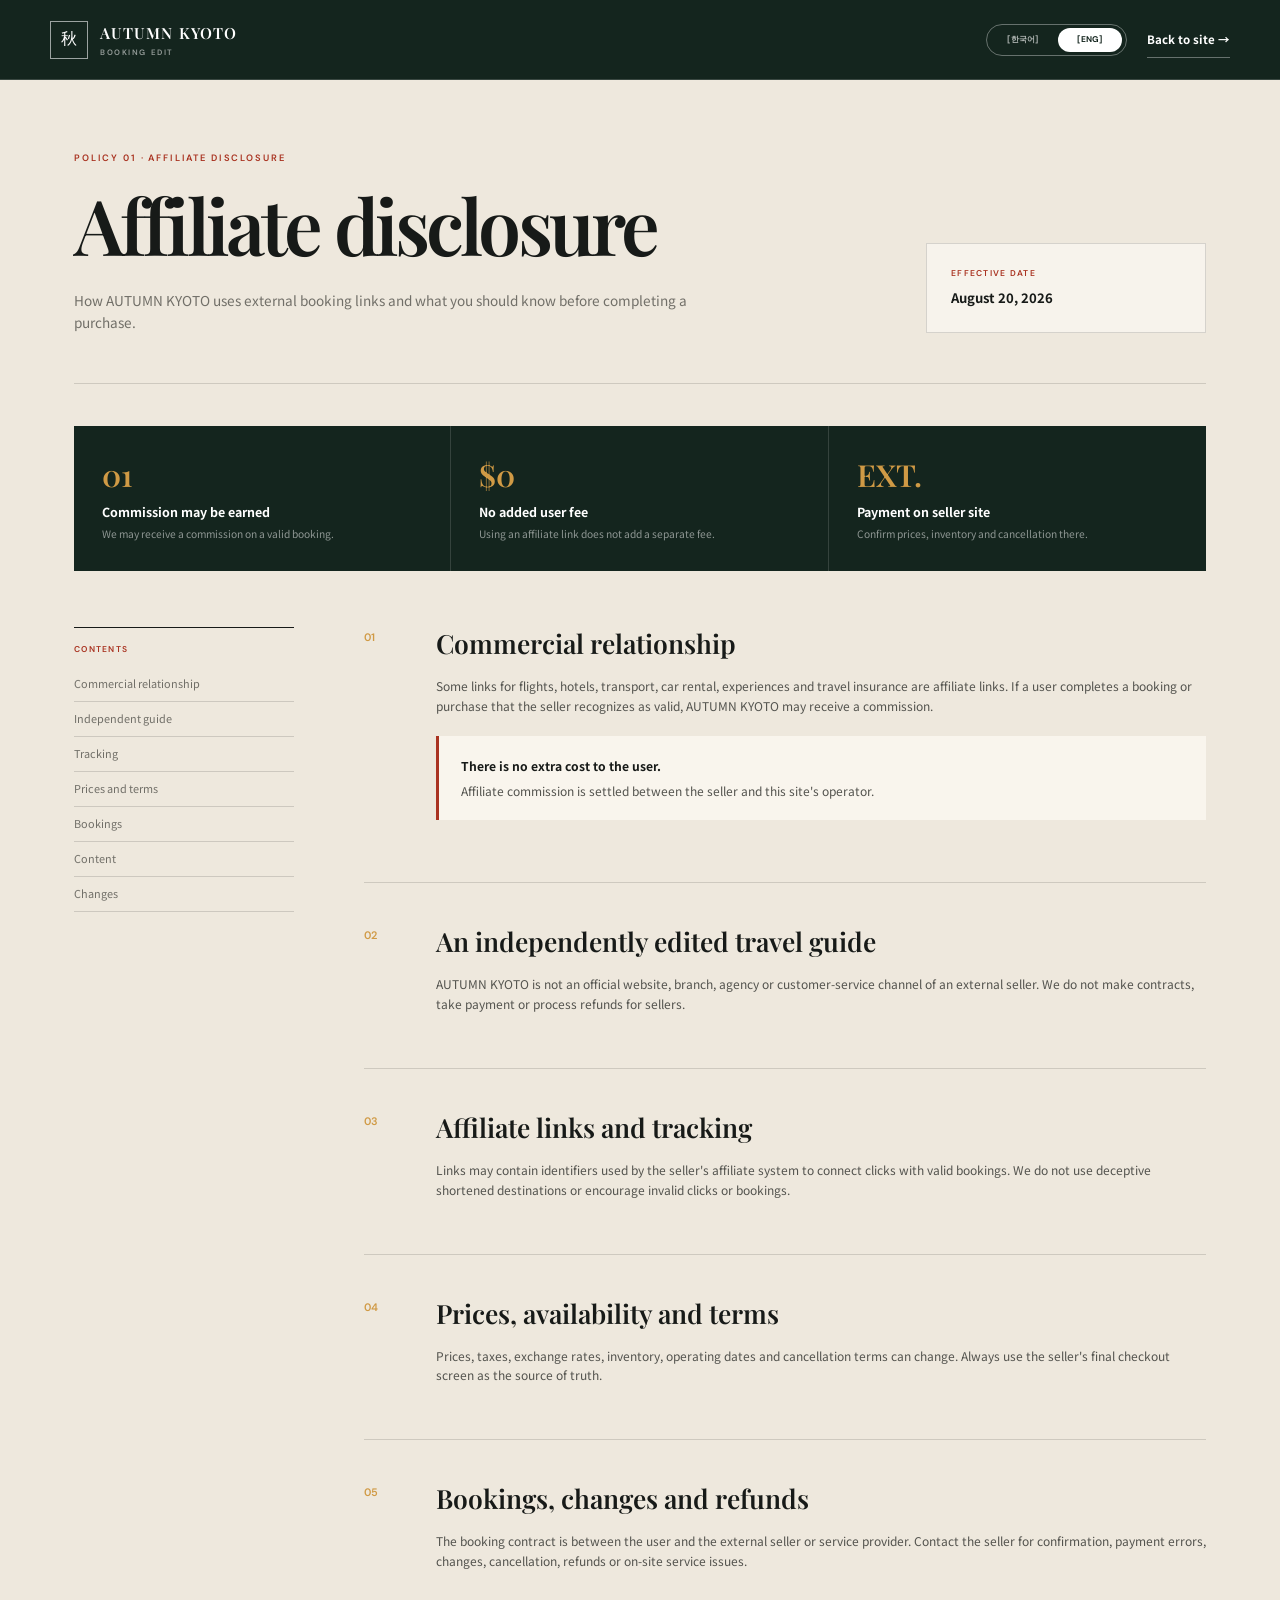
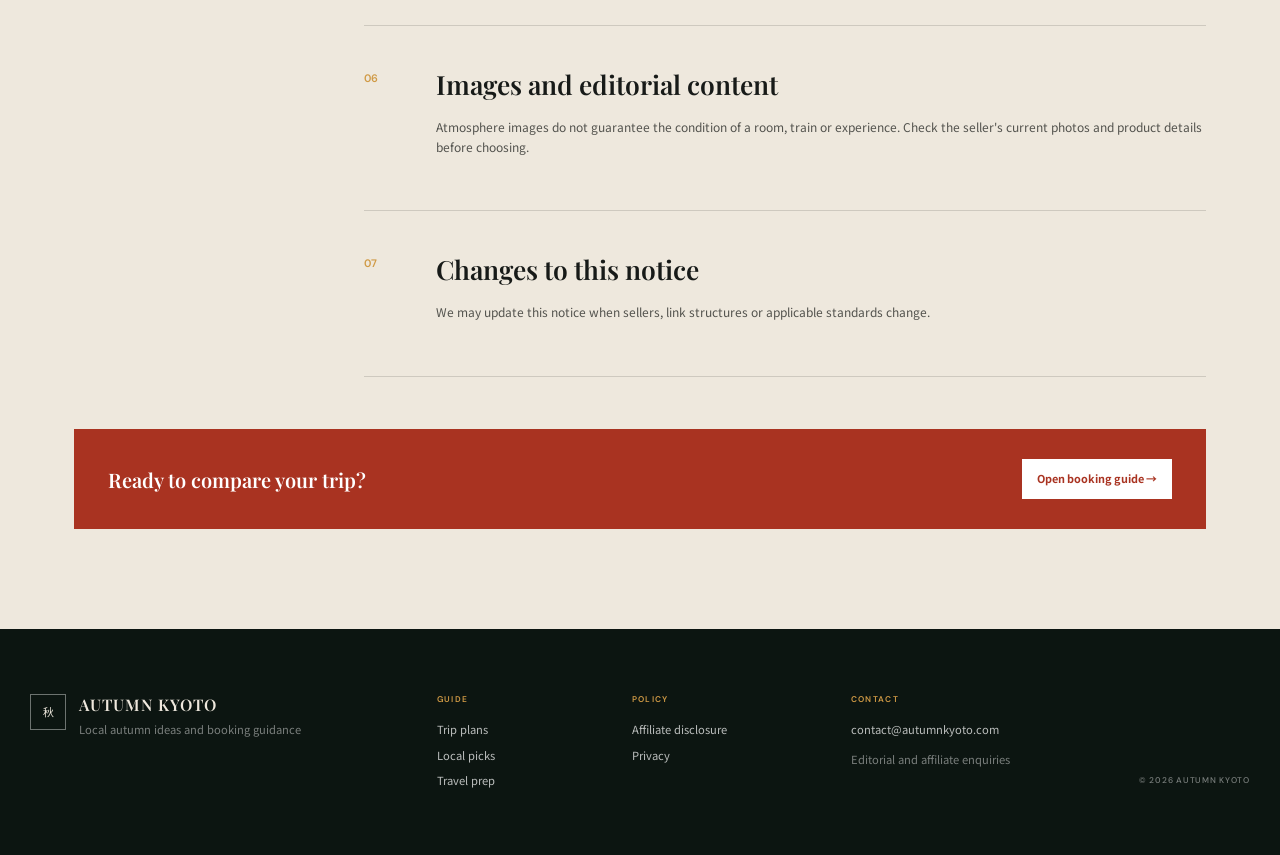
==== affiliate-disclosure-en.html @ ae33652c "언어 전환 버튼을 한국어 ENG로 간결화" ====
<!doctype html><html lang="en"><head><meta charset="UTF-8" /><meta name="viewport" content="width=device-width, initial-scale=1" /><meta name="description" content="AUTUMN KYOTO affiliate disclosure." /><meta name="robots" content="noindex,follow" /><meta name="theme-color" content="#14251e" /><link rel="canonical" href="https://autumnkyoto.com/affiliate-disclosure-en.html" /><link rel="alternate" hreflang="ko" href="https://autumnkyoto.com/affiliate-disclosure.html" /><link rel="alternate" hreflang="en" href="https://autumnkyoto.com/affiliate-disclosure-en.html" /><title>Affiliate Disclosure | AUTUMN KYOTO</title><link rel="preconnect" href="https://fonts.googleapis.com" /><link rel="preconnect" href="https://fonts.gstatic.com" crossorigin /><link href="https://fonts.googleapis.com/css2?family=DM+Sans:wght@400;500;600;700&amp;family=Noto+Sans+KR:wght@400;500;600;700&amp;family=Playfair+Display:wght@500;600;700&amp;display=swap" rel="stylesheet" /><link rel="stylesheet" href="styles.css" /></head>
<body class="policy-page"><header class="policy-header"><a class="brand" href="index-en.html" aria-label="AUTUMN KYOTO home"><span class="brand-mark">秋</span><span><strong>AUTUMN KYOTO</strong><small>BOOKING EDIT</small></span></a><div class="policy-header-actions"><span class="language-switch"><a href="affiliate-disclosure.html" lang="ko">[한국어]</a><a class="active" href="affiliate-disclosure-en.html" lang="en" aria-current="page">[ENG]</a></span><a class="policy-home" href="index-en.html">Back to site →</a></div></header><main class="policy-main"><section class="policy-hero"><div><p class="policy-kicker">POLICY 01 · AFFILIATE DISCLOSURE</p><h1>Affiliate disclosure</h1><p>How AUTUMN KYOTO uses external booking links and what you should know before completing a purchase.</p></div><div class="policy-meta"><span>EFFECTIVE DATE</span><strong>August 20, 2026</strong></div></section><section class="policy-summary" aria-label="Affiliate summary"><div><span>01</span><strong>Commission may be earned</strong><p>We may receive a commission on a valid booking.</p></div><div><span>$0</span><strong>No added user fee</strong><p>Using an affiliate link does not add a separate fee.</p></div><div><span>EXT.</span><strong>Payment on seller site</strong><p>Confirm prices, inventory and cancellation there.</p></div></section><div class="policy-layout"><aside class="policy-toc"><strong>CONTENTS</strong><a href="#relationship">Commercial relationship</a><a href="#independence">Independent guide</a><a href="#links">Tracking</a><a href="#conditions">Prices and terms</a><a href="#booking">Bookings</a><a href="#content">Content</a><a href="#changes">Changes</a></aside><article class="policy-content">
<section id="relationship"><span class="policy-number">01</span><div class="policy-copy"><h2>Commercial relationship</h2><p>Some links for flights, hotels, transport, car rental, experiences and travel insurance are affiliate links. If a user completes a booking or purchase that the seller recognizes as valid, AUTUMN KYOTO may receive a commission.</p><div class="policy-callout"><strong>There is no extra cost to the user.</strong><p>Affiliate commission is settled between the seller and this site's operator.</p></div></div></section>
<section id="independence"><span class="policy-number">02</span><div class="policy-copy"><h2>An independently edited travel guide</h2><p>AUTUMN KYOTO is not an official website, branch, agency or customer-service channel of an external seller. We do not make contracts, take payment or process refunds for sellers.</p></div></section>
<section id="links"><span class="policy-number">03</span><div class="policy-copy"><h2>Affiliate links and tracking</h2><p>Links may contain identifiers used by the seller's affiliate system to connect clicks with valid bookings. We do not use deceptive shortened destinations or encourage invalid clicks or bookings.</p></div></section>
<section id="conditions"><span class="policy-number">04</span><div class="policy-copy"><h2>Prices, availability and terms</h2><p>Prices, taxes, exchange rates, inventory, operating dates and cancellation terms can change. Always use the seller's final checkout screen as the source of truth.</p></div></section>
<section id="booking"><span class="policy-number">05</span><div class="policy-copy"><h2>Bookings, changes and refunds</h2><p>The booking contract is between the user and the external seller or service provider. Contact the seller for confirmation, payment errors, changes, cancellation, refunds or on-site service issues.</p></div></section>
<section id="content"><span class="policy-number">06</span><div class="policy-copy"><h2>Images and editorial content</h2><p>Atmosphere images do not guarantee the condition of a room, train or experience. Check the seller's current photos and product details before choosing.</p></div></section>
<section id="changes"><span class="policy-number">07</span><div class="policy-copy"><h2>Changes to this notice</h2><p>We may update this notice when sellers, link structures or applicable standards change.</p></div></section></article></div><div class="policy-bottom"><strong>Ready to compare your trip?</strong><a href="index-en.html#book">Open booking guide →</a></div></main><footer><div class="footer-brand"><span>秋</span><div><strong>AUTUMN KYOTO</strong><p>Local autumn ideas and booking guidance</p></div></div><div class="footer-links"><strong>GUIDE</strong><a href="index-en.html#book">Trip plans</a><a href="index-en.html#local">Local picks</a><a href="kyoto-autumn-guide-en.html">Travel prep</a></div><div class="footer-links"><strong>POLICY</strong><a href="affiliate-disclosure-en.html" aria-current="page">Affiliate disclosure</a><a href="privacy-en.html">Privacy</a></div><div class="footer-links footer-contact"><strong>CONTACT</strong><a href="mailto:contact@autumnkyoto.com">contact@autumnkyoto.com</a><p>Editorial and affiliate enquiries</p></div><p class="copyright">© 2026 AUTUMN KYOTO</p></footer></body></html>
---- styles.css ----
:root{--ink:#171a18;--paper:#f2eee5;--paper2:#e6dfd1;--white:#fffdf9;--forest:#14251e;--forest2:#1d3329;--red:#a93321;--red2:#812416;--gold:#d09a45;--muted:#716f68;--line:rgba(23,26,24,.15);--serif:"Playfair Display","Noto Sans KR",serif;--sans:"Noto Sans KR",sans-serif;--latin:"DM Sans",sans-serif}
*{box-sizing:border-box}html{scroll-behavior:smooth}body{margin:0;background:var(--paper);color:var(--ink);font-family:var(--sans);line-height:1.65;overflow-x:hidden}a{color:inherit;text-decoration:none}button{font:inherit;color:inherit}.sr-only{position:absolute;width:1px;height:1px;padding:0;margin:-1px;overflow:hidden;clip:rect(0,0,0,0);white-space:nowrap;border:0}.site-header{height:80px;padding:0 clamp(24px,4.3vw,82px);position:absolute;z-index:30;top:0;left:0;right:0;display:flex;align-items:center;justify-content:space-between;color:#fff;border-bottom:1px solid rgba(255,255,255,.22)}.brand{display:flex;align-items:center;gap:12px}.brand-mark{display:grid;place-items:center;width:38px;height:38px;border:1px solid rgba(255,255,255,.58);font-family:serif}.brand>span:last-child{display:flex;flex-direction:column;line-height:1.15}.brand strong{font:600 .96rem var(--serif);letter-spacing:.07em}.brand small{font:600 .49rem var(--latin);letter-spacing:.2em;color:rgba(255,255,255,.55);margin-top:4px}.site-header nav{display:flex;align-items:center;gap:clamp(18px,2.2vw,38px);font-size:.74rem;font-weight:600}.site-header nav>a:not(.nav-cta){position:relative}.site-header nav>a:not(.nav-cta):after{content:"";position:absolute;left:0;right:100%;bottom:-8px;height:1px;background:#fff;transition:.25s}.site-header nav>a:hover:after{right:0}.nav-cta{border:1px solid rgba(255,255,255,.62);padding:10px 14px;display:flex;align-items:center;gap:24px}.menu-toggle{display:none;background:none;border:0;width:38px}.menu-toggle i{display:block;width:23px;height:1px;background:#fff;margin:6px auto}
.hero{height:min(860px,94svh);min-height:650px;position:relative;color:#fff;display:flex;align-items:center;overflow:hidden}.hero-photo,.hero-shade,.hero-lines{position:absolute;inset:0}.hero-photo{background:#34211c url("kyoto-autumn-hero.png") center/cover no-repeat}.hero-shade{background:linear-gradient(90deg,rgba(9,18,14,.88) 0%,rgba(9,18,14,.58) 43%,rgba(9,18,14,.13) 78%),linear-gradient(0deg,rgba(8,15,12,.65),transparent 52%)}.hero-lines{left:4.3vw;right:4.3vw;border-left:1px solid rgba(255,255,255,.11);border-right:1px solid rgba(255,255,255,.11);background:linear-gradient(90deg,transparent 33.33%,rgba(255,255,255,.1) 33.33%,rgba(255,255,255,.1) calc(33.33% + 1px),transparent calc(33.33% + 1px),transparent 66.66%,rgba(255,255,255,.1) 66.66%,rgba(255,255,255,.1) calc(66.66% + 1px),transparent calc(66.66% + 1px))}.hero-content{position:relative;z-index:2;margin-left:clamp(30px,8.4vw,160px);width:min(900px,82vw);padding-top:50px}.eyebrow,.section-no{font:600 .62rem/1.4 var(--latin);letter-spacing:.2em}.eyebrow{display:flex;align-items:center;gap:11px;color:rgba(255,255,255,.7)}.eyebrow span{width:28px;height:1px;background:var(--gold)}.hero h1,.booking-top h2,.order-title h2,.decision-content h2,.faq h2,.closing h2{font:600 clamp(2.9rem,5.2vw,5.8rem)/1.1 var(--serif);letter-spacing:-.045em;margin:22px 0}.hero h1 em,.booking-top h2 em,.order-title h2 em,.closing h2 em{font-style:italic;color:#ebb564}.hero-content>p:not(.eyebrow){max-width:650px;color:rgba(255,255,255,.78);font-size:.98rem;line-height:1.85}.hero-actions{display:flex;align-items:center;gap:28px;margin-top:34px}.button{display:inline-flex;justify-content:space-between;align-items:center;gap:42px;padding:16px 19px;min-width:220px;font-size:.78rem;font-weight:700}.hero-button{background:var(--red)}.hero-button:hover{background:var(--red2)}.plain-link{font-size:.76rem;font-weight:600;border-bottom:1px solid rgba(255,255,255,.35);padding:10px 0}.plain-link span{margin-left:11px}.hero-proof{position:absolute;z-index:3;left:8.4vw;bottom:0;display:grid;grid-template-columns:repeat(3,1fr);width:min(560px,65vw);background:rgba(18,37,30,.92);backdrop-filter:blur(8px)}.hero-proof>div{display:flex;align-items:center;gap:11px;padding:18px;border-right:1px solid rgba(255,255,255,.12)}.hero-proof strong{font:600 1.35rem var(--serif);color:var(--gold)}.hero-proof span{font-size:.65rem;color:rgba(255,255,255,.66)}.hero-coordinate{position:absolute;right:5vw;bottom:24px;z-index:2;text-align:right;font:500 .53rem/1.6 var(--latin);letter-spacing:.16em;color:rgba(255,255,255,.55)}
.booking-shell{padding:115px clamp(22px,4vw,76px) 125px;max-width:1800px;margin:auto}.booking-top{display:grid;grid-template-columns:1.2fr .62fr;gap:8vw;align-items:end;margin:0 clamp(0px,3.5vw,68px) 56px}.section-no{color:var(--red);margin:0 0 20px}.booking-top h2,.order-title h2,.decision-content h2,.faq h2,.closing h2{font-size:clamp(2.35rem,4.1vw,4.8rem);margin:0}.booking-top h2 em{color:var(--red)}.booking-top-copy{display:flex;gap:14px;align-items:flex-start;color:var(--muted);font-size:.84rem;padding-bottom:12px}.booking-top-copy p{margin:0}.status-dot{width:9px;height:9px;background:var(--gold);border-radius:50%;flex:0 0 auto;margin-top:7px;box-shadow:0 0 0 6px rgba(208,154,69,.14)}.duration-tabs{display:grid;grid-template-columns:repeat(4,1fr);border:1px solid var(--line);border-bottom:0}.duration-tab{min-height:112px;border:0;border-right:1px solid var(--line);background:#ebe5da;padding:18px 21px;display:grid;grid-template-columns:29px 1fr auto;gap:3px 11px;text-align:left;cursor:pointer}.duration-tab:last-child{border-right:0}.duration-tab>span{grid-row:1/3;font:600 .61rem var(--latin);color:#9b968b}.duration-tab strong{font-size:1rem}.duration-tab small{grid-column:2;font:500 .54rem var(--latin);letter-spacing:.1em;color:#8c887e}.duration-tab b{grid-column:3;grid-row:1/3;align-self:center;font-size:.62rem;color:#99938a}.duration-tab:hover,.duration-tab.active{background:var(--forest);color:#fff}.duration-tab.active>span,.duration-tab:hover>span{color:var(--gold)}.duration-tab.active small,.duration-tab:hover small,.duration-tab.active b,.duration-tab:hover b{color:rgba(255,255,255,.55)}.plan-dashboard{display:grid;grid-template-columns:minmax(270px,.78fr) minmax(500px,1.45fr) minmax(270px,.74fr);background:var(--white);box-shadow:0 26px 70px rgba(50,42,30,.12)}.plan-overview{background:#f5f0e7;padding:38px 34px;display:flex;flex-direction:column}.overview-top{display:flex;justify-content:space-between;align-items:center}.overview-top p{font:600 .57rem var(--latin);letter-spacing:.14em;color:var(--red);margin:0}.overview-top span{font:600 1.4rem var(--serif);color:#c7bfb1}.plan-overview h3{font:600 clamp(1.75rem,2.3vw,2.7rem)/1.18 var(--serif);margin:25px 0 14px}.plan-overview>p{color:var(--muted);font-size:.8rem;margin:0 0 23px}.plan-overview dl{margin:0}.plan-overview dl>div{padding:11px 0;border-top:1px solid var(--line)}.plan-overview dt{font-size:.61rem;color:#929087}.plan-overview dd{font-size:.72rem;font-weight:600;margin:3px 0 0}.overview-image{height:175px;background:url("kyoto-temple-gate.png") center 55%/cover no-repeat;margin:24px 0 12px;position:relative}.overview-image:after{content:"";position:absolute;inset:0;background:linear-gradient(0deg,rgba(9,17,14,.6),transparent 58%)}.overview-image span{position:absolute;z-index:1;left:15px;bottom:12px;color:#fff;font:600 .51rem var(--latin);letter-spacing:.12em}.save-plan{border:1px solid var(--ink);background:transparent;padding:11px;cursor:pointer;font-size:.67rem;font-weight:700}.save-plan span{margin-right:5px;color:var(--red)}.save-plan.saved{background:var(--ink);color:#fff}.booking-column{padding:34px clamp(25px,2.8vw,48px);border-left:1px solid var(--line);border-right:1px solid var(--line)}.column-heading>div:first-child{display:flex;justify-content:space-between;align-items:baseline}.column-heading span{font-size:.7rem;color:var(--muted)}.column-heading strong{font:600 .72rem var(--latin);color:var(--red)}.column-heading strong b{font-size:1.15rem}.progress-track{height:3px;background:#e5dfd4;margin:12px 0 26px}.progress-track i{display:block;width:0;height:100%;background:var(--red);transition:.3s}.product-list{display:flex;flex-direction:column;gap:12px}.product-card{display:grid;grid-template-columns:74px 1fr auto;gap:17px;align-items:center;border:1px solid var(--line);padding:15px;position:relative;transition:.2s;background:#fff}.product-card:hover{border-color:rgba(169,51,33,.45);box-shadow:0 12px 30px rgba(45,35,24,.08);transform:translateY(-1px)}.product-card.completed{border-color:#4f775f;background:#f4f8f3}.product-icon{width:74px;height:74px;background:var(--forest);color:#fff;display:grid;place-items:center;position:relative;overflow:hidden}.product-icon:before{content:"";position:absolute;inset:0;background:linear-gradient(135deg,transparent,rgba(255,255,255,.1))}.product-icon span{font-family:serif;font-size:1.8rem}.product-copy small{font:600 .49rem var(--latin);letter-spacing:.13em;color:var(--red)}.product-copy h4{font-size:.9rem;margin:3px 0}.product-copy p{font-size:.66rem;color:var(--muted);margin:0}.product-meta{display:flex;gap:6px;margin-top:7px}.product-meta span{padding:4px 6px;background:#eee8dd;font-size:.55rem;color:#69665f}.product-action{text-align:right;min-width:120px}.product-action>span{display:block;font-size:.55rem;color:#89867e;margin-bottom:6px}.booking-cta{border:0;background:var(--red);color:#fff;padding:11px 13px;font-size:.65rem;font-weight:700;cursor:pointer;width:100%}.booking-cta:hover{background:var(--red2)}.product-card.completed .booking-cta{background:#4f775f}.affiliate-note{display:grid;grid-template-columns:68px 1fr;gap:13px;padding:18px 0 0;margin-top:20px;border-top:1px solid var(--line)}.affiliate-note span{font-size:.58rem;font-weight:700;color:var(--red)}.affiliate-note p{font-size:.58rem;color:#8c887f;margin:0}.checkout-guide{background:var(--forest);color:#fff;padding:38px 31px}.guide-head{border-bottom:1px solid rgba(255,255,255,.17);padding-bottom:22px}.guide-head span{font:600 .52rem var(--latin);letter-spacing:.17em;color:var(--gold)}.guide-head strong{display:block;font:600 1.45rem/1.3 var(--serif);margin-top:11px}.checkout-guide ul{list-style:none;padding:12px 0 0;margin:0}.checkout-guide li{display:grid;grid-template-columns:27px 1fr;gap:12px;padding:15px 0;border-bottom:1px solid rgba(255,255,255,.12)}.checkout-guide li>span{font:600 .55rem var(--latin);color:var(--gold)}.checkout-guide li strong{font-size:.72rem}.checkout-guide li p{margin:2px 0 0;font-size:.6rem;color:rgba(255,255,255,.5)}.guide-alert{display:flex;gap:12px;margin-top:23px;padding:15px;background:rgba(255,255,255,.07)}.guide-alert i{display:grid;place-items:center;width:25px;height:25px;border-radius:50%;background:var(--gold);color:var(--forest);font-style:normal;font-weight:700;flex:0 0 auto}.guide-alert p{font-size:.61rem;color:rgba(255,255,255,.62);margin:0}.guide-alert strong{color:#fff}
.order-section{background:var(--forest);color:#fff;padding:125px clamp(30px,8vw,150px)}.order-title{display:grid;grid-template-columns:1.3fr .55fr;gap:8vw;align-items:end}.section-no.light{color:var(--gold)}.order-title h2{grid-column:1;grid-row:2}.order-title h2 em{color:#ebb564}.order-title>p:last-child{grid-column:2;grid-row:2;color:rgba(255,255,255,.57);font-size:.83rem}.order-steps{display:grid;grid-template-columns:repeat(3,1fr);margin-top:62px;border-top:1px solid rgba(255,255,255,.25);border-bottom:1px solid rgba(255,255,255,.25)}.order-steps article{padding:34px;border-right:1px solid rgba(255,255,255,.18);position:relative}.order-steps article:last-child{border-right:0}.order-steps article>span{font:600 2.3rem var(--serif);color:rgba(255,255,255,.18)}.order-steps small{display:block;font:600 .52rem var(--latin);letter-spacing:.15em;color:var(--gold);margin-top:25px}.order-steps h3{font:600 1.8rem var(--serif);margin:5px 0}.order-steps p{color:rgba(255,255,255,.56);font-size:.75rem;max-width:250px}.order-steps b{display:inline-block;padding:6px 8px;background:rgba(255,255,255,.09);font-size:.57rem;margin-top:18px;color:#e8dfd0}
.decision-section{display:grid;grid-template-columns:.9fr 1.1fr;min-height:720px}.decision-photo{background:url("kyoto-tea.png") center/cover no-repeat;position:relative}.decision-photo:after{content:"";position:absolute;inset:0;background:linear-gradient(0deg,rgba(10,18,15,.75),transparent 60%)}.decision-photo>div{position:absolute;z-index:1;left:42px;bottom:40px;color:#fff}.decision-photo small{font:600 .52rem var(--latin);letter-spacing:.17em;color:#e6b36d}.decision-photo strong{display:block;font:600 2rem/1.25 var(--serif);margin-top:8px}.decision-content{padding:clamp(60px,7vw,125px);background:#f7f3eb}.decision-content h2{font-size:clamp(2.2rem,3.7vw,4.1rem);margin-bottom:38px}.decision-list article{display:grid;grid-template-columns:55px 1fr;gap:18px;padding:20px 0;border-top:1px solid var(--line)}.decision-list article:last-child{border-bottom:1px solid var(--line)}.decision-list article>span{display:grid;place-items:center;width:48px;height:48px;border-radius:50%;background:var(--red);color:#fff;font-size:.69rem;font-weight:700}.decision-list strong{font-size:.84rem}.decision-list p{font-size:.7rem;color:var(--muted);margin:4px 0 0}
.faq{padding:125px clamp(30px,8vw,150px);display:grid;grid-template-columns:.7fr 1.3fr;gap:9vw}.faq h2{font-size:clamp(2.2rem,3.8vw,4.3rem)}.faq-list{border-top:1px solid var(--ink)}.faq details{border-bottom:1px solid var(--line)}.faq summary{list-style:none;cursor:pointer;padding:22px 0;display:flex;justify-content:space-between;font-size:.82rem;font-weight:700}.faq summary::-webkit-details-marker{display:none}.faq summary span{font-size:1rem;color:var(--red)}.faq details[open] summary span{transform:rotate(45deg)}.faq details p{margin:-7px 45px 22px 0;color:var(--muted);font-size:.72rem}.closing{position:relative;overflow:hidden;background:var(--red);color:#fff;padding:110px clamp(30px,9vw,170px)}.closing h2{max-width:900px}.closing>p:not(.section-no){color:rgba(255,255,255,.65);font-size:.82rem}.closing-button{position:relative;z-index:2;background:#fff;color:var(--red);margin-top:24px}.closing-mark{position:absolute;right:5vw;top:-110px;font-family:serif;font-size:min(40vw,580px);line-height:1;color:rgba(255,255,255,.08)}
.booking-toast{position:fixed;left:50%;bottom:25px;z-index:60;transform:translate(-50%,120px);background:#111c17;color:#fff;padding:13px 20px;font-size:.72rem;box-shadow:0 12px 35px rgba(0,0,0,.22);transition:.3s}.booking-toast.show{transform:translate(-50%,0)}footer{background:#0c1511;color:#eee8dd;padding:65px clamp(30px,5vw,95px);display:grid;grid-template-columns:1.7fr .7fr .8fr .65fr;gap:5vw;font-size:.7rem}.footer-brand{display:flex;gap:13px}.footer-brand>span{display:grid;place-items:center;width:36px;height:36px;border:1px solid rgba(255,255,255,.4);font-family:serif}.footer-brand strong{font:600 1rem var(--serif);letter-spacing:.06em}.footer-brand p,footer>div:nth-child(3) p,.copyright{color:rgba(255,255,255,.45);margin:4px 0}.footer-brand+div{display:flex;flex-direction:column;gap:7px}footer>div>strong{font:600 .52rem var(--latin);letter-spacing:.16em;color:var(--gold);margin-bottom:8px}.copyright{align-self:end;text-align:right;font:500 .52rem var(--latin);letter-spacing:.09em}
@media(max-width:1180px){.plan-dashboard{grid-template-columns:.7fr 1.3fr}.checkout-guide{grid-column:1/-1;display:grid;grid-template-columns:.6fr 1.4fr .7fr;gap:28px}.checkout-guide ul{display:grid;grid-template-columns:1fr 1fr;gap:0 20px}.guide-alert{align-self:start}.order-title{grid-template-columns:1fr .65fr}}
@media(max-width:860px){.site-header{height:70px;padding:0 22px}.site-header nav{display:none;position:absolute;top:70px;left:0;right:0;background:var(--forest);padding:24px;flex-direction:column;align-items:flex-start;border-top:1px solid rgba(255,255,255,.15)}.site-header nav.open{display:flex}.menu-toggle{display:block}.hero{height:100svh;min-height:680px}.hero-lines{left:22px;right:22px}.hero-content{margin:0 24px;width:auto}.hero h1{font-size:clamp(2.5rem,11vw,4.3rem)}.hero-actions{flex-direction:column;align-items:flex-start;gap:14px}.hero-proof{left:0;width:100%;grid-template-columns:repeat(3,1fr)}.hero-coordinate{display:none}.booking-shell{padding:88px 20px}.booking-top{grid-template-columns:1fr;margin:0 0 38px}.duration-tabs{grid-template-columns:1fr 1fr}.duration-tab:nth-child(2){border-right:0}.duration-tab:nth-child(-n+2){border-bottom:1px solid var(--line)}.plan-dashboard{grid-template-columns:1fr}.booking-column{border-left:0;border-right:0}.checkout-guide{grid-column:auto;display:block}.checkout-guide ul{display:block}.order-section{padding:90px 24px}.order-title{grid-template-columns:1fr}.order-title h2,.order-title>p:last-child{grid-column:auto;grid-row:auto}.order-title>p:last-child{margin-top:20px}.order-steps{grid-template-columns:1fr}.order-steps article{border-right:0;border-bottom:1px solid rgba(255,255,255,.18)}.decision-section{grid-template-columns:1fr}.decision-photo{min-height:480px}.decision-content{padding:75px 24px}.faq{padding:90px 24px;grid-template-columns:1fr}.closing{padding:90px 24px}footer{grid-template-columns:1fr 1fr}.copyright{text-align:left}}
@media(max-width:540px){.brand small{display:none}.hero h1{font-size:2.65rem}.hero-content>p:not(.eyebrow){font-size:.84rem}.button{width:100%}.hero-proof>div{padding:13px 8px;display:block;text-align:center}.hero-proof strong{display:block}.duration-tab{grid-template-columns:22px 1fr;padding:14px 12px}.duration-tab b{display:none}.plan-overview,.booking-column,.checkout-guide{padding:30px 20px}.product-card{grid-template-columns:58px 1fr}.product-icon{width:58px;height:67px}.product-action{grid-column:1/-1;display:flex;align-items:center;justify-content:space-between;gap:15px;text-align:left}.product-action>span{margin:0}.booking-cta{width:auto}.affiliate-note{grid-template-columns:1fr}.decision-photo{min-height:390px}.faq details p{margin-right:0}.closing h2,.faq h2,.booking-top h2,.order-title h2{font-size:2.45rem}footer{grid-template-columns:1fr}}
@media(prefers-reduced-motion:reduce){html{scroll-behavior:auto}*{transition:none!important}}
.product-thumb{width:74px;height:74px;background-color:var(--forest);background-size:cover;background-position:center;display:grid;place-items:end start;position:relative;overflow:hidden}.product-thumb:before{content:"";position:absolute;inset:0;background:linear-gradient(0deg,rgba(8,17,13,.72),transparent 62%)}.product-thumb span{position:relative;z-index:1;color:#fff;font-family:serif;font-size:.9rem;padding:7px 9px}.visual-booking{padding:115px clamp(30px,6vw,115px) 130px;max-width:1800px;margin:auto}.visual-booking-head{display:grid;grid-template-columns:1.25fr .55fr;gap:8vw;align-items:end;margin-bottom:45px}.visual-booking-head h2{font:600 clamp(2.25rem,3.8vw,4.4rem)/1.15 var(--serif);letter-spacing:-.04em;margin:0}.visual-booking-head>p{color:var(--muted);font-size:.76rem}.visual-booking-grid{display:grid;grid-template-columns:1.1fr .9fr .9fr;grid-template-rows:285px 245px;gap:12px}.booking-scene{position:relative;overflow:hidden;color:#fff;background-size:cover;background-position:center}.booking-scene:after{content:"";position:absolute;inset:0;background:linear-gradient(0deg,rgba(7,15,11,.8),transparent 64%)}.booking-scene>span{position:absolute;z-index:2;top:20px;left:22px;font:600 .51rem var(--latin);letter-spacing:.15em;color:rgba(255,255,255,.72)}.booking-scene>div{position:absolute;z-index:2;left:24px;right:24px;bottom:21px}.booking-scene small{display:block;font-size:.61rem;color:rgba(255,255,255,.66)}.booking-scene strong{display:block;font:600 1.45rem var(--serif);margin:2px 0}.booking-scene b{position:absolute;right:0;bottom:3px;font-size:.6rem}.scene-stay{grid-row:1/3;background-image:url("kyoto-booking-stay.png")}.scene-train{background-image:url("kyoto-booking-train.png")}.scene-tea{background-image:url("kyoto-tea.png")}.scene-night{grid-column:2/4;background-image:url("kyoto-booking-night.png")}
@media(max-width:860px){.visual-booking{padding:88px 20px}.visual-booking-head{grid-template-columns:1fr}.visual-booking-grid{grid-template-columns:1fr 1fr;grid-template-rows:360px 260px 300px}.scene-stay{grid-row:1}.scene-night{grid-column:1/3}.product-thumb{width:74px;height:74px}}
@media(max-width:540px){.visual-booking-head h2{font-size:2.45rem}.visual-booking-grid{grid-template-columns:1fr;grid-template-rows:repeat(4,330px)}.scene-night{grid-column:auto}.product-thumb{width:58px;height:67px}}
.hero-photo{background-image:url("pexels-kiyomizudera-hero.png");background-position:center 52%;background-size:cover;background-repeat:no-repeat}
.duration-tab{min-height:150px;padding-top:24px;padding-bottom:24px}.duration-tab strong{font-size:2rem;line-height:1.15;letter-spacing:-.035em}
@media(max-width:860px){.duration-tab{min-height:126px}.duration-tab strong{font-size:1.55rem}}
@media(max-width:540px){.duration-tab{min-height:116px}.duration-tab strong{font-size:1.4rem}}
.booking-shell{padding-top:64px;padding-bottom:72px}.booking-top{margin-bottom:32px}.visual-booking{padding-top:58px;padding-bottom:64px}.visual-booking-head{margin-bottom:32px}.order-section{padding-top:64px;padding-bottom:70px}.order-steps{margin-top:36px}.decision-section{min-height:0}.decision-photo{min-height:520px}.decision-content{padding-top:64px;padding-bottom:64px}.faq{padding-top:70px;padding-bottom:74px}.closing{padding-top:66px;padding-bottom:68px}
@media(max-width:860px){.booking-shell{padding-top:50px;padding-bottom:56px}.visual-booking{padding-top:50px;padding-bottom:54px}.order-section{padding-top:56px;padding-bottom:60px}.decision-photo{min-height:420px}.decision-content{padding-top:56px;padding-bottom:58px}.faq{padding-top:58px;padding-bottom:60px}.closing{padding-top:58px;padding-bottom:60px}}

/* Keep every section full-bleed while constraining only the inner reading width. */
html,body,main{width:100%;min-width:320px}
.hero{width:100%;height:clamp(640px,78svh,760px);margin:0}
.site-header{left:0;right:0;width:100%;transform:none}
.hero-content{margin-left:max(30px,calc((100% - 1440px)/2))}
.hero-lines{left:max(24px,calc((100% - 1510px)/2));right:max(24px,calc((100% - 1510px)/2))}
.hero-proof{left:max(30px,calc((100% - 1440px)/2))}
.hero-coordinate{right:max(30px,calc((100% - 1440px)/2))}
.booking-shell,.visual-booking,.decision-section,.faq{width:100%;max-width:none}
.booking-top,.duration-tabs,.plan-dashboard,.visual-booking-head,.visual-booking-grid{max-width:1480px;margin-left:auto;margin-right:auto}
.decision-content>*{max-width:760px}
.faq{grid-template-columns:minmax(280px,430px) minmax(520px,760px);justify-content:center;gap:clamp(50px,8vw,150px)}
.order-title,.order-steps{max-width:1320px;margin-left:auto;margin-right:auto}
.closing{padding-left:max(30px,calc((100vw - 1320px)/2));padding-right:max(30px,calc((100vw - 1320px)/2))}
footer{padding-left:max(30px,calc((100vw - 1480px)/2));padding-right:max(30px,calc((100vw - 1480px)/2))}
@media(max-width:860px){.site-header{left:0;right:0;width:auto;transform:none}.hero{width:100%;height:100svh;min-height:680px}.hero-content{margin:0 24px}.hero-lines{left:22px;right:22px}.hero-proof{left:0}.booking-shell,.visual-booking,.decision-section,.faq{max-width:none}.faq{grid-template-columns:1fr;justify-content:stretch}}

/* Policy pages */
.affiliate-note a{display:inline-block;margin-left:4px;color:var(--red);font-weight:700;border-bottom:1px solid rgba(169,51,33,.35)}
.footer-links{display:flex;flex-direction:column;align-items:flex-start;gap:7px}.footer-links a{color:rgba(255,255,255,.72);transition:color .2s}.footer-links a:hover{color:#fff}.footer-links p{color:rgba(255,255,255,.42);margin:7px 0 0;max-width:240px}
.policy-page{background:#eee8dd}.policy-header{height:80px;padding:0 max(28px,calc((100vw - 1180px)/2));background:var(--forest);color:#fff;display:flex;align-items:center;justify-content:space-between;border-bottom:1px solid rgba(255,255,255,.16)}.policy-home{font-size:.72rem;font-weight:700;border-bottom:1px solid rgba(255,255,255,.35);padding:8px 0}.policy-main{max-width:1180px;margin:0 auto;padding:72px 24px 100px}.policy-hero{display:grid;grid-template-columns:1fr 280px;gap:70px;align-items:end;padding:0 0 50px;border-bottom:1px solid var(--line)}.policy-kicker{font:600 .58rem var(--latin);letter-spacing:.2em;color:var(--red);margin:0 0 20px}.policy-hero h1{font:600 clamp(2.8rem,6vw,5.4rem)/1.05 var(--serif);letter-spacing:-.05em;margin:0}.policy-hero>div>p:last-child{max-width:670px;margin:24px 0 0;color:var(--muted);font-size:.85rem}.policy-meta{padding:24px;border:1px solid var(--line);background:rgba(255,253,249,.55)}.policy-meta span{display:block;font:600 .53rem var(--latin);letter-spacing:.15em;color:var(--red)}.policy-meta strong{display:block;font-size:.82rem;margin-top:8px}.policy-summary{display:grid;grid-template-columns:repeat(3,1fr);margin:42px 0 56px;background:var(--forest);color:#fff}.policy-summary>div{padding:28px;border-right:1px solid rgba(255,255,255,.14)}.policy-summary>div:last-child{border-right:0}.policy-summary span{display:block;font:600 1.9rem var(--serif);color:var(--gold)}.policy-summary strong{display:block;font-size:.78rem;margin:7px 0 3px}.policy-summary p{margin:0;color:rgba(255,255,255,.52);font-size:.64rem}.policy-layout{display:grid;grid-template-columns:220px 1fr;gap:70px}.policy-toc{position:sticky;top:24px;align-self:start;border-top:1px solid var(--ink)}.policy-toc strong{display:block;font:600 .53rem var(--latin);letter-spacing:.15em;color:var(--red);padding:16px 0 12px}.policy-toc a{display:block;padding:8px 0;color:var(--muted);font-size:.68rem;border-bottom:1px solid var(--line)}.policy-toc a:hover{color:var(--ink)}.policy-content>section{display:grid;grid-template-columns:54px 1fr;gap:18px;padding:0 0 42px;margin:0 0 42px;border-bottom:1px solid var(--line);scroll-margin-top:30px}.policy-number{font:600 .68rem var(--latin);color:var(--gold);padding-top:3px}.policy-copy h2{font:600 1.65rem/1.25 var(--serif);margin:0 0 16px}.policy-copy h3{font-size:.84rem;margin:24px 0 8px}.policy-copy p,.policy-copy li{font-size:.75rem;color:#53534e}.policy-copy ul{padding-left:18px;margin:12px 0}.policy-copy li+li{margin-top:7px}.policy-callout{background:#f9f5ed;border-left:3px solid var(--red);padding:20px 22px;margin:20px 0}.policy-callout strong{display:block;font-size:.76rem;margin-bottom:5px}.policy-callout p{margin:0}.policy-table-wrap{overflow-x:auto}.policy-table{width:100%;border-collapse:collapse;margin-top:18px;min-width:620px}.policy-table th,.policy-table td{padding:13px 14px;border:1px solid var(--line);text-align:left;vertical-align:top;font-size:.67rem}.policy-table th{background:#e5deD1;color:var(--ink)}.policy-table td{background:rgba(255,253,249,.55);color:#5f5d56}.policy-copy a{color:var(--red);font-weight:700;border-bottom:1px solid rgba(169,51,33,.28)}.policy-bottom{display:flex;justify-content:space-between;align-items:center;gap:25px;background:var(--red);color:#fff;padding:30px 34px;margin-top:10px}.policy-bottom strong{font:600 1.25rem var(--serif)}.policy-bottom a{background:#fff;color:var(--red);padding:11px 15px;font-size:.68rem;font-weight:700}.policy-page footer{margin-top:0}
@media(max-width:860px){.policy-header{height:70px;padding:0 22px}.policy-main{padding-top:52px}.policy-hero{grid-template-columns:1fr;gap:30px}.policy-meta{max-width:360px}.policy-summary{grid-template-columns:1fr}.policy-summary>div{border-right:0;border-bottom:1px solid rgba(255,255,255,.14)}.policy-summary>div:last-child{border-bottom:0}.policy-layout{grid-template-columns:1fr;gap:38px}.policy-toc{position:static;display:grid;grid-template-columns:1fr 1fr}.policy-toc strong{grid-column:1/-1}.policy-toc a{padding-right:12px}.policy-content>section{grid-template-columns:38px 1fr}.policy-bottom{align-items:flex-start;flex-direction:column}}
@media(max-width:540px){.policy-header .brand small{display:block}.policy-header .brand strong{font-size:.76rem}.policy-header .brand-mark{width:33px;height:33px}.policy-home{font-size:.62rem}.policy-main{padding:42px 18px 74px}.policy-hero h1{font-size:2.65rem}.policy-toc{grid-template-columns:1fr}.policy-content>section{grid-template-columns:1fr;gap:7px}.policy-copy h2{font-size:1.45rem}.policy-bottom{padding:25px 22px}}

/* Public contact channel */
footer{grid-template-columns:1.5fr .62fr .72fr .92fr .55fr;gap:3.6vw}
.footer-brand p,.footer-links p,.copyright{color:rgba(255,255,255,.45);margin:4px 0}
.footer-contact a{overflow-wrap:anywhere}
@media(max-width:1020px){footer{grid-template-columns:1.35fr .7fr .82fr 1fr;gap:34px}.copyright{grid-column:1/-1;text-align:left}}
@media(max-width:680px){footer{grid-template-columns:1fr 1fr}.footer-brand,.footer-contact,.copyright{grid-column:1/-1}}
@media(max-width:540px){footer{grid-template-columns:1fr}.footer-brand,.footer-contact,.copyright{grid-column:auto}}

/* Seven local autumn cards, Osaka fallback and destination modal */
.osaka-stay-option{display:grid;grid-template-columns:minmax(0,1fr) auto;gap:22px;align-items:center;margin-top:18px;padding:19px 20px;background:var(--forest);color:#fff}
.osaka-stay-option span{display:block;font:600 .49rem var(--latin);letter-spacing:.16em;color:var(--gold)}
.osaka-stay-option strong{display:block;margin-top:5px;font:600 1rem/1.38 var(--serif)}
.osaka-stay-option p{margin:6px 0 0;color:rgba(255,255,255,.58);font-size:.61rem;line-height:1.55}
.osaka-stay-option>a{min-width:142px;padding:12px 13px;background:var(--gold);color:var(--forest);font-size:.62rem;font-weight:800;text-align:center;transition:background .2s ease,transform .2s ease}
.osaka-stay-option>a small{display:block;margin-bottom:2px;font:800 .45rem var(--latin);letter-spacing:.12em;color:rgba(20,37,30,.66)}
.osaka-stay-option>a span{display:inline;margin-left:6px;color:inherit;font:inherit}
.osaka-stay-option>a:hover{background:#e0b46f;transform:translateY(-1px)}
.osaka-stay-option>a:focus-visible{outline:3px solid #fff;outline-offset:3px}

.local-edit{width:100%;padding:clamp(68px,6vw,104px) clamp(22px,4vw,76px) clamp(72px,6.5vw,112px);background:#eee8dd;scroll-margin-top:24px}
.local-edit-head{max-width:1480px;margin:0 auto 34px;display:grid;grid-template-columns:1.15fr .58fr;gap:clamp(34px,7vw,120px);align-items:end}
.local-edit-head .section-no{margin-bottom:14px}
.local-edit-head h2{font:600 clamp(2.35rem,4vw,4.55rem)/1.06 var(--serif);letter-spacing:-.045em;margin:0}
.local-edit-head h2 em{font-style:italic;color:var(--red)}
.local-edit-head>p{max-width:510px;margin:0 0 8px;color:var(--muted);font-size:.76rem;line-height:1.75}
.local-card-track{max-width:1480px;margin:0 auto;display:grid;grid-template-columns:repeat(12,minmax(0,1fr));grid-template-rows:220px 220px 240px;gap:12px}
.local-card{appearance:none;position:relative;isolation:isolate;width:100%;height:100%;min-width:0;margin:0;padding:0;border:0;overflow:hidden;color:#fff;text-align:left;cursor:pointer;font:inherit;background-color:var(--forest);background-position:center;background-size:cover;background-repeat:no-repeat;transition:transform .35s ease,box-shadow .35s ease;box-shadow:0 15px 38px rgba(30,25,18,.12)}
.local-card:before{content:"";position:absolute;z-index:-1;inset:0;background:linear-gradient(180deg,rgba(8,16,13,.34) 0%,rgba(8,16,13,.04) 38%,rgba(8,16,13,.9) 100%);transition:background .35s ease}
.local-card:after{content:"";position:absolute;left:0;right:100%;top:0;height:3px;background:var(--gold);transition:right .35s ease}
.local-card:hover{z-index:2;transform:translateY(-3px);box-shadow:0 22px 46px rgba(30,25,18,.2)}
.local-card:hover:before{background:linear-gradient(180deg,rgba(8,16,13,.24) 0%,rgba(8,16,13,.02) 38%,rgba(8,16,13,.84) 100%)}
.local-card:hover:after,.local-card:focus-visible:after{right:0}
.local-card:focus-visible{z-index:3;outline:3px solid var(--gold);outline-offset:3px}
.local-kiyomizu{grid-column:1/6;grid-row:1/3;background-image:url("pexels-kiyomizudera-hero.png")}
.local-east{grid-column:6/10;grid-row:1;background-image:url("kyoto-temple-gate.png")}
.local-ohara{grid-column:10/13;grid-row:1;background-image:url("kyoto-booking-stay.png")}
.local-takao{grid-column:6/13;grid-row:2;background-image:url("kyoto-arashiyama.png")}
.local-west{grid-column:1/5;grid-row:3;background-image:url("kyoto-autumn-hero.png")}
.local-yamashina{grid-column:5/9;grid-row:3;background-image:url("kyoto-booking-train.png")}
.local-nishikyo{grid-column:9/13;grid-row:3;background-image:url("kyoto-booking-night.png")}
.local-card-no{position:absolute;top:17px;left:20px;font:600 .5rem var(--latin);letter-spacing:.17em;color:rgba(255,255,255,.84)}
.local-card-copy{position:absolute;left:0;right:0;bottom:0;padding:21px 20px 19px}
.local-card-copy small{display:block;margin-bottom:6px;color:#efbd70;font-size:.6rem;font-weight:600}
.local-card-copy strong{display:block;font:600 clamp(1.25rem,1.55vw,1.75rem)/1.18 var(--serif);letter-spacing:-.03em}
.local-kiyomizu .local-card-copy{padding:27px 25px 25px}
.local-kiyomizu .local-card-copy strong{font-size:clamp(1.8rem,2.55vw,2.65rem)}
.local-takao .local-card-copy strong{font-size:clamp(1.5rem,2vw,2.05rem)}
.local-card-copy b{display:block;margin-top:12px;font-size:.58rem;letter-spacing:.02em}

.place-modal[hidden]{display:none}
.place-modal{position:fixed;z-index:100;inset:0;display:grid;place-items:center;padding:28px}
.place-modal-backdrop{position:absolute;inset:0;background:rgba(7,14,11,.78);backdrop-filter:blur(5px)}
.place-modal-panel{position:relative;z-index:1;width:min(980px,100%);max-height:90svh;display:grid;grid-template-columns:minmax(310px,.84fr) minmax(0,1.16fr);overflow:auto;background:#f8f4ec;box-shadow:0 30px 90px rgba(0,0,0,.38)}
.place-modal-image{min-height:540px;background-color:var(--forest);background-position:center;background-size:cover}
.place-modal-content{padding:clamp(34px,4.2vw,58px)}
.place-modal-close{appearance:none;position:absolute;z-index:2;top:16px;right:16px;width:40px;height:40px;border:0;border-radius:50%;background:var(--forest);color:#fff;cursor:pointer;font-size:1.55rem;line-height:1}
.place-modal-close:hover{background:var(--red)}
.place-modal-close:focus-visible{outline:3px solid var(--gold);outline-offset:3px}
.place-modal-kicker{margin:0 52px 15px 0;color:var(--red);font:600 .54rem/1.5 var(--latin);letter-spacing:.16em;text-transform:uppercase}
.place-modal-content h2{margin:0;font:600 clamp(2rem,3.4vw,3.25rem)/1.08 var(--serif);letter-spacing:-.045em}
.place-modal-intro{margin:20px 0 27px;color:#585952;font-size:.77rem;line-height:1.8}
.place-modal-facts{margin:0;border-top:1px solid var(--ink)}
.place-modal-facts>div{display:grid;grid-template-columns:82px 1fr;gap:17px;padding:15px 0;border-bottom:1px solid var(--line)}
.place-modal-facts dt{font-size:.62rem;font-weight:800;color:var(--red)}
.place-modal-facts dd{margin:0;font-size:.68rem;color:#4f514b}
.place-modal-bottom{margin-top:24px}
.place-modal-bottom p{margin:0 0 12px;color:#8a877f;font-size:.58rem}
.place-modal-bottom a{display:inline-flex;padding:11px 14px;background:var(--red);color:#fff;font-size:.63rem;font-weight:800}
.place-modal-bottom a:hover{background:var(--red2)}
.place-modal-bottom a:focus-visible{outline:3px solid var(--gold);outline-offset:3px}
body.modal-open{overflow:hidden}

@media(max-width:1080px){.local-edit-head{grid-template-columns:1fr .7fr}.local-card-track{grid-template-columns:repeat(6,minmax(0,1fr));grid-template-rows:220px 220px 240px 240px}.local-kiyomizu{grid-column:1/4;grid-row:1/3}.local-east{grid-column:4/7;grid-row:1}.local-ohara{grid-column:4/7;grid-row:2}.local-takao{grid-column:1/5;grid-row:3}.local-west{grid-column:5/7;grid-row:3}.local-yamashina{grid-column:1/4;grid-row:4}.local-nishikyo{grid-column:4/7;grid-row:4}}
@media(max-width:680px){.osaka-stay-option{grid-template-columns:1fr;padding:18px}.osaka-stay-option>a{width:100%}.local-edit{padding:54px 20px 60px}.local-edit-head{grid-template-columns:1fr;gap:18px;margin-bottom:25px}.local-edit-head h2{font-size:2.55rem}.local-edit-head>p{font-size:.7rem}.local-card-track{max-width:none;margin-right:-20px;display:flex;gap:10px;overflow-x:auto;overscroll-behavior-inline:contain;scroll-snap-type:inline mandatory;padding:0 20px 14px 0;scrollbar-width:none}.local-card-track::-webkit-scrollbar{display:none}.local-card,.local-kiyomizu,.local-east,.local-ohara,.local-takao,.local-west,.local-yamashina,.local-nishikyo{flex:0 0 min(76vw,310px);min-height:390px;grid-column:auto;grid-row:auto;scroll-snap-align:start}.local-kiyomizu,.local-takao{flex-basis:min(86vw,360px)}.local-card-copy,.local-kiyomizu .local-card-copy{padding:23px 20px}.local-card-copy strong,.local-kiyomizu .local-card-copy strong,.local-takao .local-card-copy strong{font-size:1.72rem}.place-modal{align-items:end;padding:12px}.place-modal-panel{width:100%;max-height:94svh;grid-template-columns:1fr}.place-modal-image{min-height:210px;height:28svh}.place-modal-content{padding:28px 24px 30px}.place-modal-content h2{font-size:2.15rem}.place-modal-kicker{margin-right:48px}.place-modal-intro{margin:16px 0 22px}.place-modal-facts>div{grid-template-columns:72px 1fr;gap:12px}}

/* Kyoto autumn travel preparation guide */
.prep-page{background:#eee8dd}.prep-hero{height:min(790px,92svh);min-height:650px;position:relative;display:flex;align-items:center;overflow:hidden;color:#fff}.prep-hero-photo,.prep-hero-shade{position:absolute;inset:0}.prep-hero-photo{background:#26362d url("kyoto-arashiyama.png") center 48%/cover no-repeat}.prep-hero-shade{background:linear-gradient(90deg,rgba(8,17,13,.92),rgba(8,17,13,.55) 50%,rgba(8,17,13,.1)),linear-gradient(0deg,rgba(7,14,11,.72),transparent 55%)}.prep-hero-copy{position:relative;z-index:2;margin-left:max(30px,calc((100vw - 1480px)/2));width:min(800px,82vw);padding-top:55px}.prep-hero h1{font:600 clamp(2.9rem,5.2vw,5.8rem)/1.1 var(--serif);letter-spacing:-.045em;margin:22px 0}.prep-hero h1 em{font-style:italic;color:#ebb564}.prep-hero-copy>p:not(.eyebrow){max-width:620px;color:rgba(255,255,255,.78);font-size:.98rem;line-height:1.85}.prep-hero-index{position:absolute;z-index:3;right:max(30px,calc((100vw - 1480px)/2));bottom:0;display:grid;grid-template-columns:repeat(3,1fr);background:rgba(18,37,30,.94)}.prep-hero-index>div{min-width:135px;padding:18px;border-right:1px solid rgba(255,255,255,.12)}.prep-hero-index>div:last-child{border:0}.prep-hero-index strong{display:block;font:600 1.4rem var(--serif);color:var(--gold)}.prep-hero-index span{font-size:.62rem;color:rgba(255,255,255,.63)}
.prep-intro,.manners-head,.city-booking-head{max-width:1480px;margin:0 auto;display:grid;grid-template-columns:1.15fr .6fr;gap:8vw;align-items:end;padding:90px max(24px,calc((100vw - 1480px)/2)) 48px}.prep-intro{padding-left:24px;padding-right:24px}.prep-intro h2,.month-wear h2,.prep-feature h2,.passport-copy h2,.manners-head h2,.insurance-copy h2,.city-booking-head h2{font:600 clamp(2.35rem,4vw,4.7rem)/1.1 var(--serif);letter-spacing:-.045em;margin:0}.prep-intro h2 em,.manners-head h2 em,.city-booking-head h2 em{font-style:italic;color:var(--red)}.prep-intro>p,.manners-head>p,.city-booking-head>p{color:var(--muted);font-size:.8rem;margin:0 0 8px}
.month-wear{background:var(--forest);color:#fff;padding:70px max(24px,calc((100vw - 1480px)/2)) 76px}.month-wear-head{max-width:1480px;margin:0 auto;display:grid;grid-template-columns:.8fr 1fr .75fr;gap:5vw;align-items:end}.month-wear-head>p:last-child{font-size:.73rem;color:rgba(255,255,255,.53);margin:0}.month-grid{max-width:1480px;margin:38px auto 0;display:grid;grid-template-columns:repeat(3,1fr);border-top:1px solid rgba(255,255,255,.25);border-bottom:1px solid rgba(255,255,255,.25)}.month-grid article{padding:34px;border-right:1px solid rgba(255,255,255,.17)}.month-grid article:last-child{border-right:0}.month-grid article>span{font:600 2.5rem var(--serif);color:rgba(255,255,255,.18)}.month-grid small{display:block;margin-top:17px;font:600 .52rem var(--latin);letter-spacing:.16em;color:var(--gold)}.month-grid h3{font:600 1.55rem var(--serif);margin:6px 0 10px}.month-grid p,.month-grid li{font-size:.68rem;color:rgba(255,255,255,.58)}.month-grid ul{padding-left:17px;margin:16px 0 0}.weather-note{max-width:1480px;margin:18px auto 0;font-size:.57rem;color:rgba(255,255,255,.42)}
.prep-grid-section{max-width:1480px;margin:0 auto;display:grid;grid-template-columns:.92fr 1.08fr;background:var(--white)}.prep-feature{position:relative;padding:70px clamp(28px,5vw,78px)}.prep-feature+.prep-feature{border-left:1px solid var(--line)}.prep-feature-no{position:absolute;right:35px;top:25px;font:600 4rem var(--serif);color:#e5ded1}.prep-kicker{font:600 .56rem var(--latin);letter-spacing:.2em;color:var(--red);margin:0 0 17px}.prep-feature h2{font-size:clamp(2.1rem,3.2vw,3.7rem);max-width:560px}.luggage-options{display:grid;grid-template-columns:1fr 1fr;margin-top:36px;border-top:1px solid var(--ink);border-bottom:1px solid var(--line)}.luggage-options>div{padding:25px 23px 25px 0}.luggage-options>div+div{border-left:1px solid var(--line);padding-left:23px}.luggage-options span{display:block;font:600 2rem var(--serif);color:var(--red)}.luggage-options strong{font-size:.78rem}.luggage-options p{font-size:.65rem;color:var(--muted);margin:7px 0 0}.prep-tip{background:#efe8dc;margin-top:30px;padding:19px}.prep-tip b{font-size:.61rem;color:var(--red)}.prep-tip p{font-size:.65rem;color:var(--muted);margin:4px 0 0}.check-list{list-style:none;padding:0;margin:30px 0 0;border-top:1px solid var(--ink)}.check-list li{display:grid;grid-template-columns:34px 1fr;gap:13px;padding:14px 0;border-bottom:1px solid var(--line)}.check-list li>span{font:600 .56rem var(--latin);color:var(--gold)}.check-list strong{font-size:.73rem}.check-list p{font-size:.61rem;color:var(--muted);margin:2px 0 0}
.passport-section{display:grid;grid-template-columns:.86fr 1.14fr;max-width:1480px;margin:0 auto}.passport-photo{min-height:650px;background:url("kyoto-temple-gate.png") center/cover no-repeat;position:relative}.passport-photo:after{content:"";position:absolute;inset:0;background:linear-gradient(0deg,rgba(8,16,13,.85),transparent 63%)}.passport-photo>div{position:absolute;z-index:1;left:40px;bottom:40px;color:#fff}.passport-photo small{font:600 .53rem var(--latin);letter-spacing:.17em;color:var(--gold)}.passport-photo strong{display:block;font:600 2.2rem/1.25 var(--serif);margin-top:10px}.passport-copy{background:#f6f2e9;padding:70px clamp(28px,6vw,95px)}.passport-copy h2{font-size:clamp(2.2rem,3.7vw,4.1rem)}.passport-steps{margin-top:32px;border-top:1px solid var(--ink)}.passport-steps article{display:grid;grid-template-columns:45px 1fr;gap:16px;padding:19px 0;border-bottom:1px solid var(--line)}.passport-steps article>span{font:600 .58rem var(--latin);color:var(--gold)}.passport-steps strong{font-size:.8rem}.passport-steps p{font-size:.67rem;color:var(--muted);margin:4px 0 0}.official-links{display:flex;flex-wrap:wrap;gap:10px;margin-top:26px}.official-links a{background:var(--red);color:#fff;padding:11px 14px;font-size:.62rem;font-weight:700}.official-links a:hover{background:var(--red2)}
.manners-section{padding-bottom:78px}.manners-head{padding-left:24px;padding-right:24px}.manners-grid{max-width:1480px;margin:0 auto;display:grid;grid-template-columns:repeat(3,1fr);border-top:1px solid var(--ink)}.manners-grid article{padding:28px;border-right:1px solid var(--line);border-bottom:1px solid var(--line);background:rgba(255,253,249,.45)}.manners-grid article:nth-child(3n){border-right:0}.manners-grid>article>span{display:grid;place-items:center;width:45px;height:45px;border-radius:50%;background:var(--red);color:#fff;font-family:serif}.manners-grid h3{font:600 1.25rem var(--serif);margin:17px 0 7px}.manners-grid p{font-size:.66rem;color:var(--muted);margin:0}
.insurance-section{background:var(--red);color:#fff;padding:75px max(24px,calc((100vw - 1480px)/2));display:grid;grid-template-columns:1.05fr .8fr;gap:8vw;align-items:center}.insurance-copy h2 em{font-style:italic;color:#f3c47d}.insurance-copy>p:not(.section-no){font-size:.76rem;color:rgba(255,255,255,.68);max-width:720px}.insurance-copy ul{padding-left:18px;display:grid;grid-template-columns:1fr 1fr;gap:8px 30px;margin-top:25px}.insurance-copy li{font-size:.66rem;color:rgba(255,255,255,.72)}.insurance-affiliate-box{background:#fffdf9;color:var(--ink);padding:34px;box-shadow:0 25px 60px rgba(55,13,7,.24)}.affiliate-label{display:inline-block;background:var(--gold);color:var(--forest);padding:5px 8px;font-size:.54rem;font-weight:800}.insurance-affiliate-box>small{display:block;font:600 .52rem var(--latin);letter-spacing:.18em;color:var(--red);margin-top:22px}.insurance-affiliate-box>strong{display:block;font:600 1.75rem/1.25 var(--serif);margin:7px 0 12px}.insurance-affiliate-box>p:not(.affiliate-micro){font-size:.67rem;color:var(--muted)}.affiliate-button{display:flex;justify-content:space-between;align-items:center;margin-top:22px;padding:14px 16px;background:var(--red);color:#fff;font-size:.68rem;font-weight:800}.affiliate-button.is-pending{background:#ded7cb;color:#6e6a63;cursor:not-allowed}.affiliate-micro{font-size:.53rem;color:#918d84;margin:13px 0 0}
.city-booking{padding:0 max(24px,calc((100vw - 1480px)/2)) 80px}.city-booking-head{padding-left:0;padding-right:0}.city-booking-grid{display:grid;grid-template-columns:1fr 1fr;gap:14px}.city-card{display:grid;grid-template-columns:.42fr 1fr;background:var(--white);min-height:360px}.city-card-title{padding:32px;color:#fff;background-position:center;background-size:cover;position:relative;overflow:hidden}.city-card-title:before{content:"";position:absolute;inset:0;background:rgba(11,24,18,.68)}.city-card-title>*{position:relative}.city-kyoto .city-card-title{background-image:url("kyoto-temple-gate.png")}.city-osaka .city-card-title{background-image:url("kyoto-booking-night.png")}.city-card-title small{font:600 .51rem var(--latin);letter-spacing:.17em;color:var(--gold)}.city-card-title h3{font:600 2.5rem var(--serif);margin:82px 0 0}.city-card-title p{font:600 .51rem var(--latin);letter-spacing:.14em;color:rgba(255,255,255,.58)}.city-products{padding:20px 25px;display:flex;flex-direction:column}.city-products a{display:grid;grid-template-columns:1fr auto;gap:3px 14px;padding:18px 0;border-bottom:1px solid var(--line)}.city-products a:last-child{border-bottom:0}.city-products small{grid-column:1/-1;font-size:.51rem;color:var(--red);font-weight:700}.city-products strong{font-size:.78rem}.city-products span{font-size:.6rem;color:var(--muted)}.city-products a:hover strong,.city-products a:hover span{color:var(--red)}.city-affiliate-note{max-width:900px;margin:22px 0 0}.guide-sources{background:#dcd4c6;padding:38px max(24px,calc((100vw - 1480px)/2));display:grid;grid-template-columns:180px 1fr;gap:8px 30px}.guide-sources>strong{grid-row:1/3;font:600 1.15rem var(--serif)}.guide-sources p{font-size:.62rem;color:var(--muted);margin:0}.guide-sources>div{display:flex;flex-wrap:wrap;gap:14px}.guide-sources a{font-size:.6rem;font-weight:700;border-bottom:1px solid rgba(23,26,24,.35)}
@media(max-width:980px){.prep-hero-index{right:0}.prep-intro,.manners-head,.city-booking-head{grid-template-columns:1fr}.month-wear-head{grid-template-columns:1fr 1fr}.month-wear-head>p:last-child{grid-column:1/-1}.prep-grid-section,.passport-section,.insurance-section{grid-template-columns:1fr}.prep-feature+.prep-feature{border-left:0;border-top:1px solid var(--line)}.passport-photo{min-height:480px}.manners-grid{grid-template-columns:1fr 1fr}.manners-grid article:nth-child(3n){border-right:1px solid var(--line)}.manners-grid article:nth-child(2n){border-right:0}.city-booking-grid{grid-template-columns:1fr}.city-card{grid-template-columns:.38fr 1fr}}
@media(max-width:680px){.prep-hero{height:100svh;min-height:680px}.prep-hero-copy{margin:0 24px;width:auto}.prep-hero h1{font-size:2.65rem}.prep-hero-copy>p:not(.eyebrow){font-size:.82rem}.prep-hero-index{left:0;right:0;grid-template-columns:repeat(3,1fr)}.prep-hero-index>div{min-width:0;padding:13px 10px;text-align:center}.prep-intro,.manners-head,.city-booking-head{padding-top:56px;padding-bottom:30px}.prep-intro h2,.month-wear h2,.manners-head h2,.city-booking-head h2{font-size:2.45rem}.month-wear{padding-top:54px;padding-bottom:58px}.month-wear-head{grid-template-columns:1fr}.month-wear-head>p:last-child{grid-column:auto}.month-grid{grid-template-columns:1fr}.month-grid article{border-right:0;border-bottom:1px solid rgba(255,255,255,.17);padding:27px 4px}.month-grid article:last-child{border-bottom:0}.prep-feature{padding:54px 22px}.prep-feature h2,.passport-copy h2,.insurance-copy h2{font-size:2.35rem}.luggage-options{grid-template-columns:1fr}.luggage-options>div+div{border-left:0;border-top:1px solid var(--line);padding-left:0}.passport-photo{min-height:390px}.passport-copy{padding:54px 22px}.manners-section{padding:0 20px 58px}.manners-head{padding-left:0;padding-right:0}.manners-grid{grid-template-columns:1fr}.manners-grid article,.manners-grid article:nth-child(3n){border-right:0}.insurance-section{padding-top:54px;padding-bottom:58px;gap:34px}.insurance-copy ul{grid-template-columns:1fr}.insurance-affiliate-box{padding:27px 22px}.city-booking{padding-left:20px;padding-right:20px;padding-bottom:58px}.city-card{grid-template-columns:1fr}.city-card-title{min-height:210px}.city-card-title h3{margin-top:58px}.guide-sources{grid-template-columns:1fr}.guide-sources>strong{grid-row:auto}}

/* Language selector */
.language-switch{display:inline-flex;align-items:center;border:1px solid rgba(255,255,255,.45);border-radius:999px;padding:3px;gap:2px;font:700 .58rem var(--latin);letter-spacing:.05em;white-space:nowrap}.language-switch a{display:grid;place-items:center;min-width:30px;height:24px;border-radius:999px;color:rgba(255,255,255,.65)}.language-switch a.active{background:#fff;color:var(--forest)}.language-switch a:after{display:none!important}.policy-header-actions{display:flex;align-items:center;gap:20px}.policy-header .language-switch{border-color:rgba(255,255,255,.35)}
@media(max-width:860px){.site-header nav .language-switch{order:-1}.policy-header-actions{gap:12px}.policy-home{font-size:.62rem}}
@media(max-width:540px){.policy-header .brand small{display:none}.policy-header{padding:0 18px}.policy-header-actions{gap:8px}.policy-home{font-size:0}.policy-home:after{content:"HOME →";font-size:.58rem}}

/* Fully spelled language choices */
.language-switch{gap:3px;padding:3px 4px;font-size:.52rem;letter-spacing:.035em}.language-switch a{min-width:64px;padding:0 9px}
@media(max-width:1080px){.site-header nav{gap:clamp(12px,1.5vw,24px)}.language-switch a{min-width:58px;padding:0 7px}}
@media(max-width:860px){.site-header nav .language-switch{align-self:stretch;justify-content:center}.site-header nav .language-switch a{flex:1;height:32px}.policy-header-actions .language-switch a{min-width:58px}}
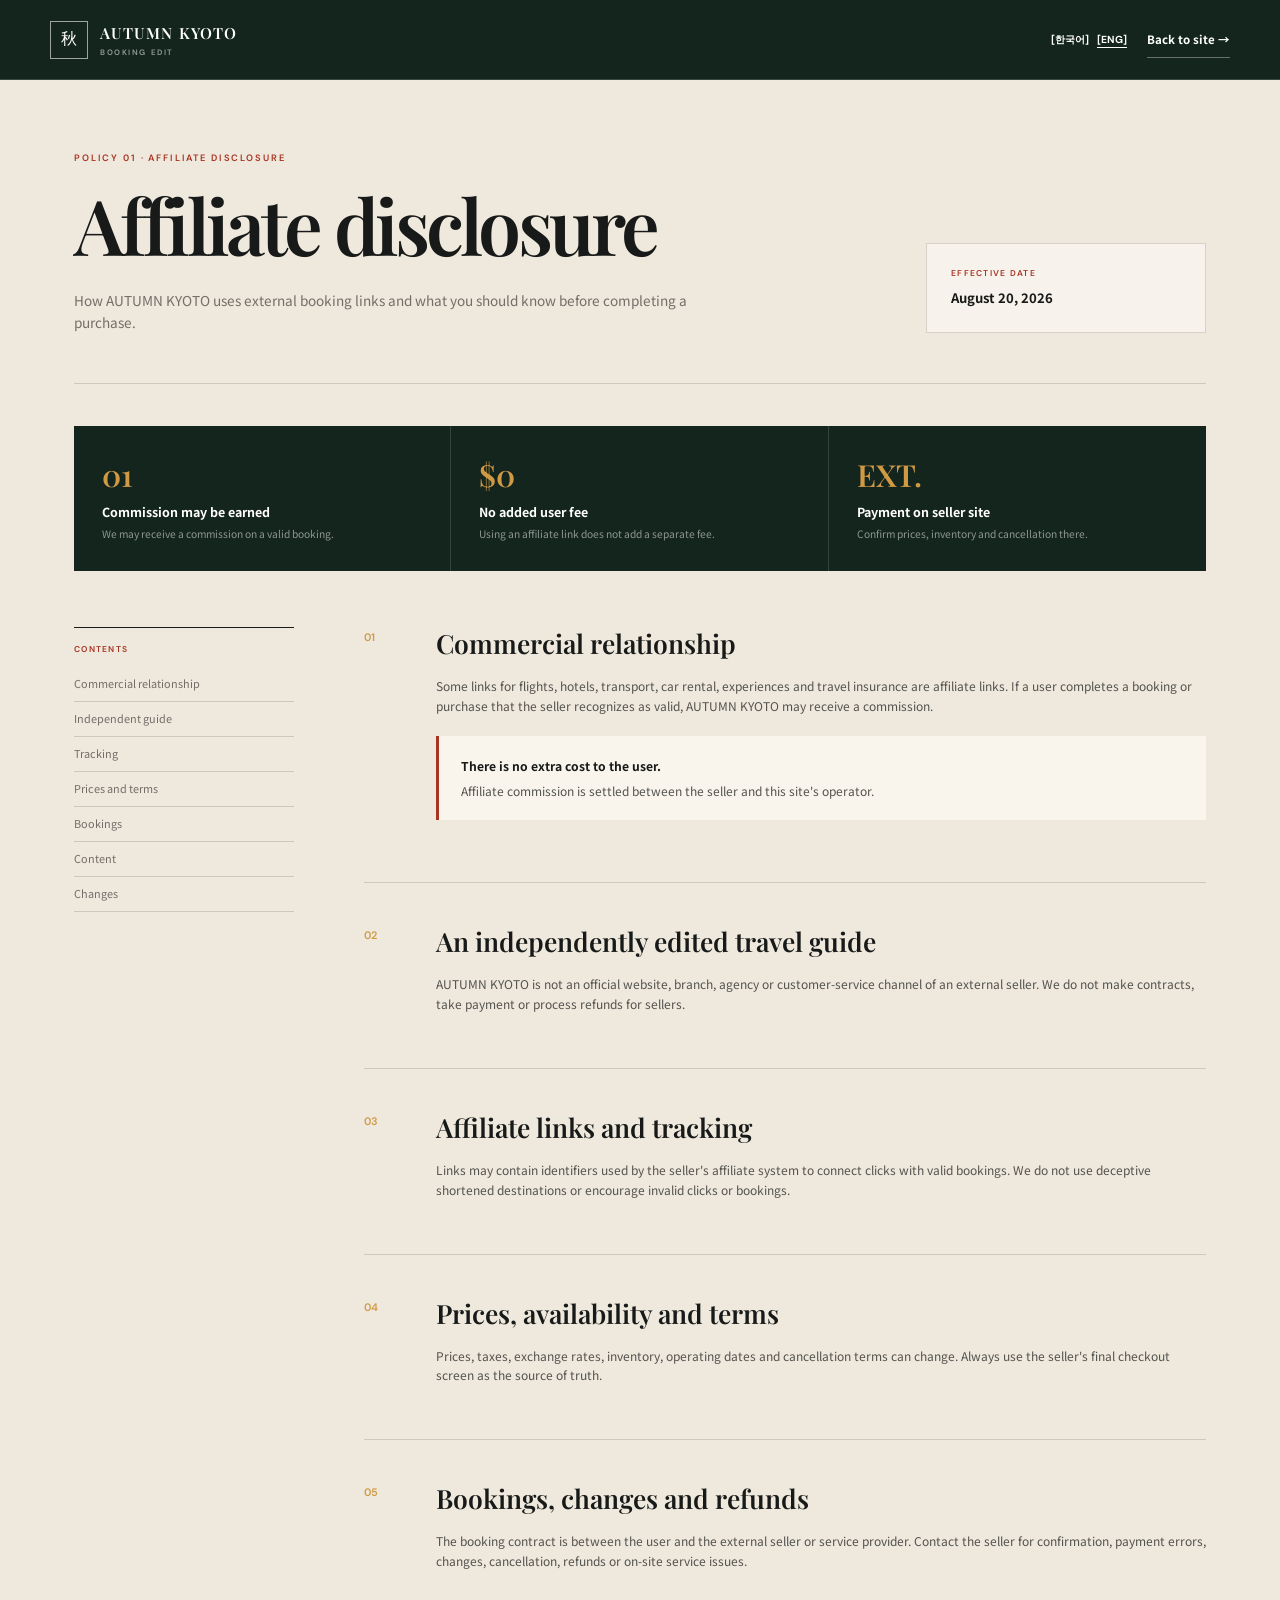
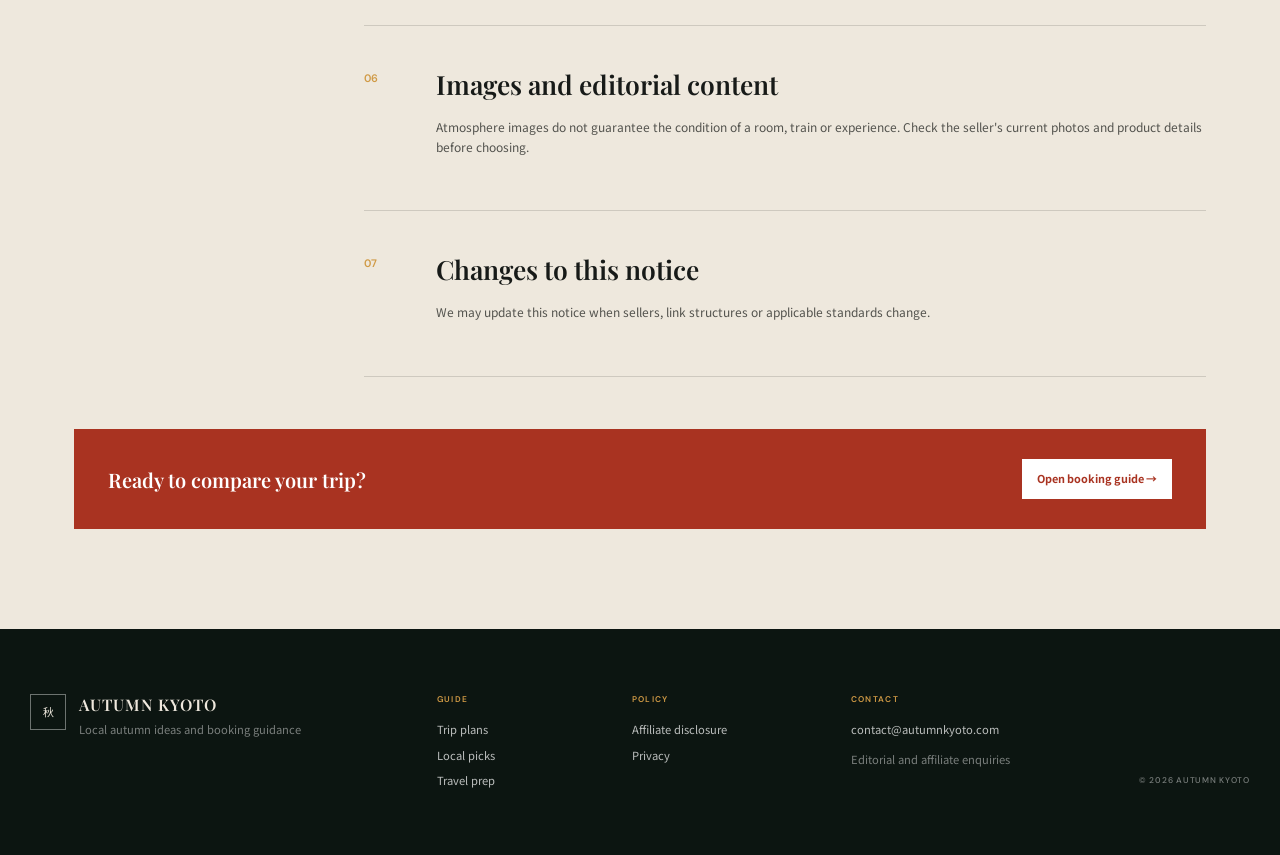
==== commit c0d1b24b: "영문 제휴 페이지 언어 쿠키 연결" ====
--- a/affiliate-disclosure-en.html
+++ b/affiliate-disclosure-en.html
@@ -1,5 +1,5 @@
 <!doctype html><html lang="en"><head><meta charset="UTF-8" /><meta name="viewport" content="width=device-width, initial-scale=1" /><meta name="description" content="AUTUMN KYOTO affiliate disclosure." /><meta name="robots" content="noindex,follow" /><meta name="theme-color" content="#14251e" /><link rel="canonical" href="https://autumnkyoto.com/affiliate-disclosure-en.html" /><link rel="alternate" hreflang="ko" href="https://autumnkyoto.com/affiliate-disclosure.html" /><link rel="alternate" hreflang="en" href="https://autumnkyoto.com/affiliate-disclosure-en.html" /><title>Affiliate Disclosure | AUTUMN KYOTO</title><link rel="preconnect" href="https://fonts.googleapis.com" /><link rel="preconnect" href="https://fonts.gstatic.com" crossorigin /><link href="https://fonts.googleapis.com/css2?family=DM+Sans:wght@400;500;600;700&amp;family=Noto+Sans+KR:wght@400;500;600;700&amp;family=Playfair+Display:wght@500;600;700&amp;display=swap" rel="stylesheet" /><link rel="stylesheet" href="styles.css" /></head>
-<body class="policy-page"><header class="policy-header"><a class="brand" href="index-en.html" aria-label="AUTUMN KYOTO home"><span class="brand-mark">秋</span><span><strong>AUTUMN KYOTO</strong><small>BOOKING EDIT</small></span></a><div class="policy-header-actions"><span class="language-switch"><a href="affiliate-disclosure.html" lang="ko">[한국어]</a><a class="active" href="affiliate-disclosure-en.html" lang="en" aria-current="page">[ENG]</a></span><a class="policy-home" href="index-en.html">Back to site →</a></div></header><main class="policy-main"><section class="policy-hero"><div><p class="policy-kicker">POLICY 01 · AFFILIATE DISCLOSURE</p><h1>Affiliate disclosure</h1><p>How AUTUMN KYOTO uses external booking links and what you should know before completing a purchase.</p></div><div class="policy-meta"><span>EFFECTIVE DATE</span><strong>August 20, 2026</strong></div></section><section class="policy-summary" aria-label="Affiliate summary"><div><span>01</span><strong>Commission may be earned</strong><p>We may receive a commission on a valid booking.</p></div><div><span>$0</span><strong>No added user fee</strong><p>Using an affiliate link does not add a separate fee.</p></div><div><span>EXT.</span><strong>Payment on seller site</strong><p>Confirm prices, inventory and cancellation there.</p></div></section><div class="policy-layout"><aside class="policy-toc"><strong>CONTENTS</strong><a href="#relationship">Commercial relationship</a><a href="#independence">Independent guide</a><a href="#links">Tracking</a><a href="#conditions">Prices and terms</a><a href="#booking">Bookings</a><a href="#content">Content</a><a href="#changes">Changes</a></aside><article class="policy-content">
+<body class="policy-page"><header class="policy-header"><a class="brand" href="index-en.html" aria-label="AUTUMN KYOTO home"><span class="brand-mark">秋</span><span><strong>AUTUMN KYOTO</strong><small>BOOKING EDIT</small></span></a><div class="policy-header-actions"><span class="language-switch"><a href="affiliate-disclosure.html?lang=ko" lang="ko">[한국어]</a><a class="active" href="affiliate-disclosure-en.html?lang=en" lang="en" aria-current="page">[ENG]</a></span><a class="policy-home" href="index-en.html">Back to site →</a></div></header><main class="policy-main"><section class="policy-hero"><div><p class="policy-kicker">POLICY 01 · AFFILIATE DISCLOSURE</p><h1>Affiliate disclosure</h1><p>How AUTUMN KYOTO uses external booking links and what you should know before completing a purchase.</p></div><div class="policy-meta"><span>EFFECTIVE DATE</span><strong>August 20, 2026</strong></div></section><section class="policy-summary" aria-label="Affiliate summary"><div><span>01</span><strong>Commission may be earned</strong><p>We may receive a commission on a valid booking.</p></div><div><span>$0</span><strong>No added user fee</strong><p>Using an affiliate link does not add a separate fee.</p></div><div><span>EXT.</span><strong>Payment on seller site</strong><p>Confirm prices, inventory and cancellation there.</p></div></section><div class="policy-layout"><aside class="policy-toc"><strong>CONTENTS</strong><a href="#relationship">Commercial relationship</a><a href="#independence">Independent guide</a><a href="#links">Tracking</a><a href="#conditions">Prices and terms</a><a href="#booking">Bookings</a><a href="#content">Content</a><a href="#changes">Changes</a></aside><article class="policy-content">
 <section id="relationship"><span class="policy-number">01</span><div class="policy-copy"><h2>Commercial relationship</h2><p>Some links for flights, hotels, transport, car rental, experiences and travel insurance are affiliate links. If a user completes a booking or purchase that the seller recognizes as valid, AUTUMN KYOTO may receive a commission.</p><div class="policy-callout"><strong>There is no extra cost to the user.</strong><p>Affiliate commission is settled between the seller and this site's operator.</p></div></div></section>
 <section id="independence"><span class="policy-number">02</span><div class="policy-copy"><h2>An independently edited travel guide</h2><p>AUTUMN KYOTO is not an official website, branch, agency or customer-service channel of an external seller. We do not make contracts, take payment or process refunds for sellers.</p></div></section>
 <section id="links"><span class="policy-number">03</span><div class="policy-copy"><h2>Affiliate links and tracking</h2><p>Links may contain identifiers used by the seller's affiliate system to connect clicks with valid bookings. We do not use deceptive shortened destinations or encourage invalid clicks or bookings.</p></div></section>
--- a/styles.css
+++ b/styles.css
@@ -140,3 +140,7 @@
 .language-switch{gap:3px;padding:3px 4px;font-size:.52rem;letter-spacing:.035em}.language-switch a{min-width:64px;padding:0 9px}
 @media(max-width:1080px){.site-header nav{gap:clamp(12px,1.5vw,24px)}.language-switch a{min-width:58px;padding:0 7px}}
 @media(max-width:860px){.site-header nav .language-switch{align-self:stretch;justify-content:center}.site-header nav .language-switch a{flex:1;height:32px}.policy-header-actions .language-switch a{min-width:58px}}
+
+/* Compact, clearly separated Korean / English labels */
+.language-switch{gap:8px;padding:0;border:0;border-radius:0;background:transparent;font-size:.64rem;letter-spacing:0}.language-switch a,.policy-header-actions .language-switch a{display:inline;color:#fff;min-width:0!important;height:auto;padding:0;border-radius:0;background:transparent!important}.language-switch a.active{color:#fff;text-decoration:underline;text-underline-offset:4px}.language-switch a:hover{color:#f3c47d}.language-switch a:after{display:none!important}
+@media(max-width:860px){.site-header nav .language-switch{align-self:flex-start;justify-content:flex-start;gap:10px}.site-header nav .language-switch a{flex:none;height:auto}}
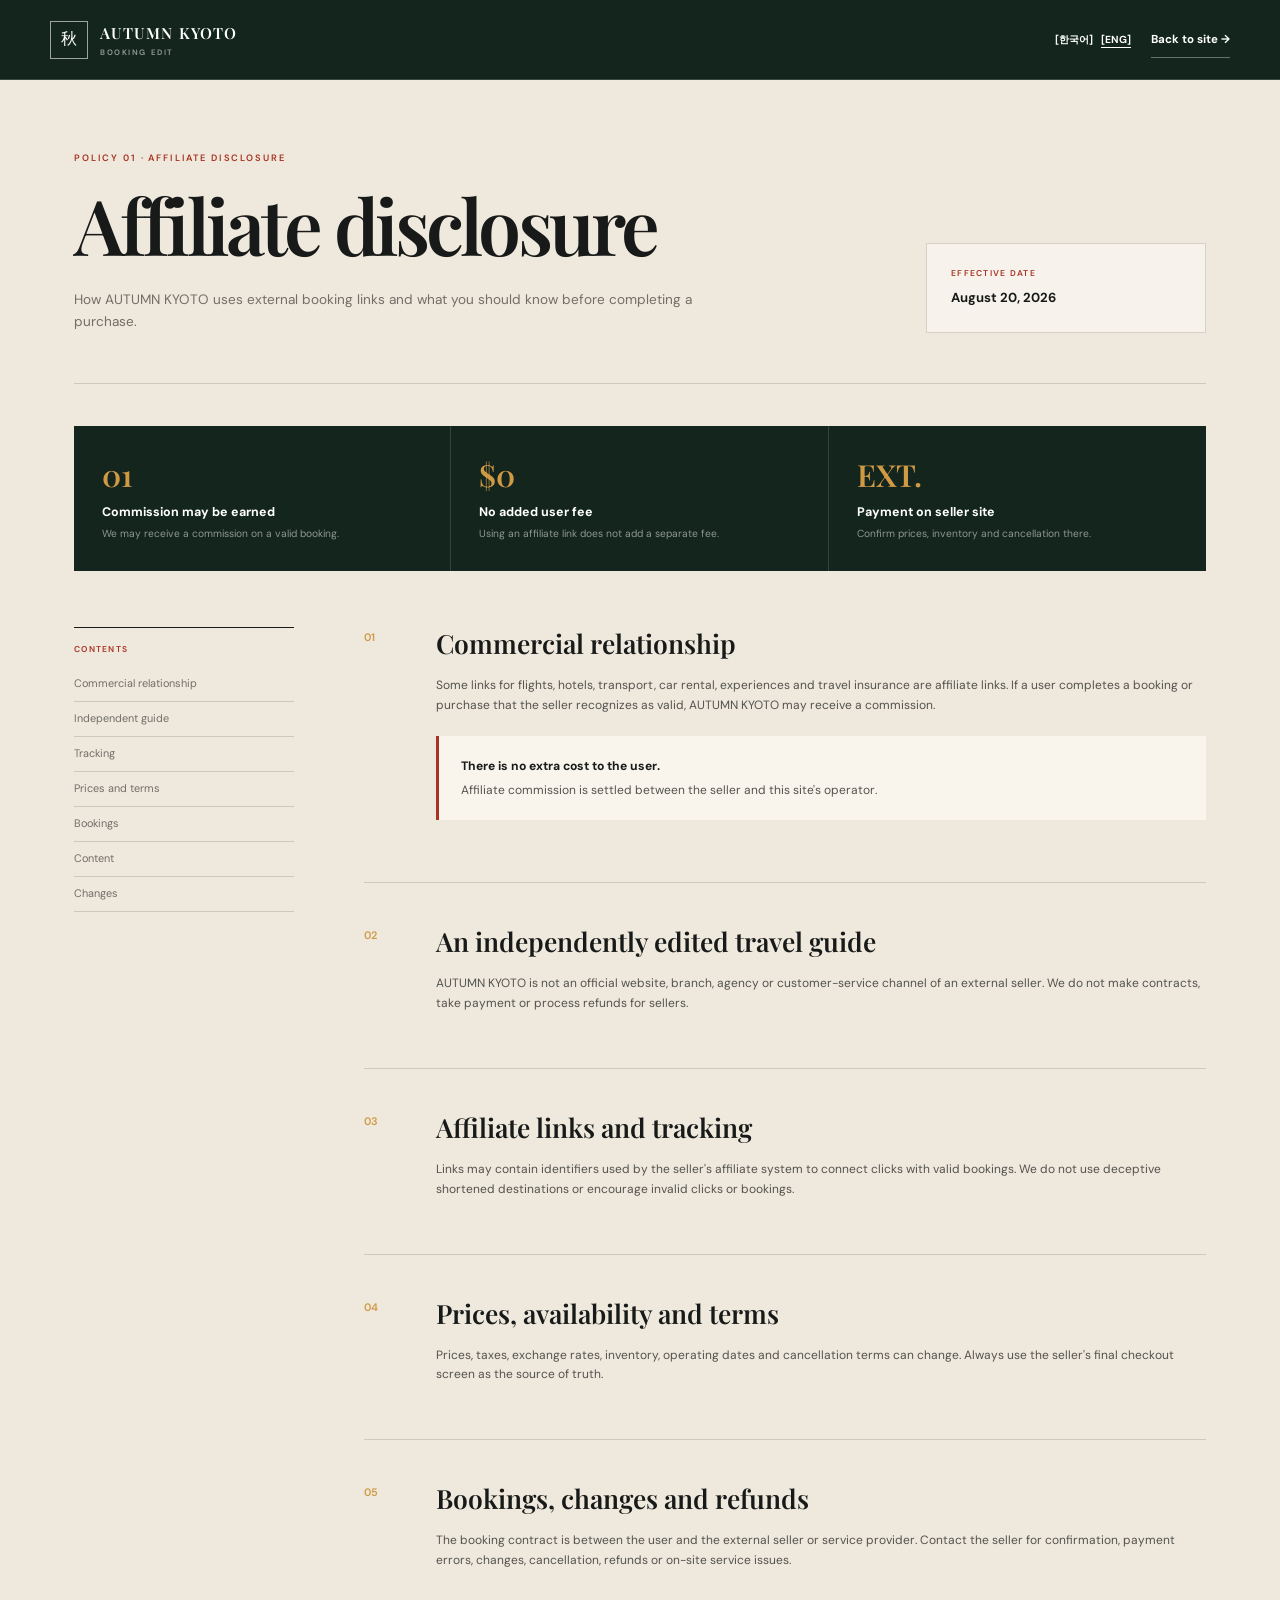
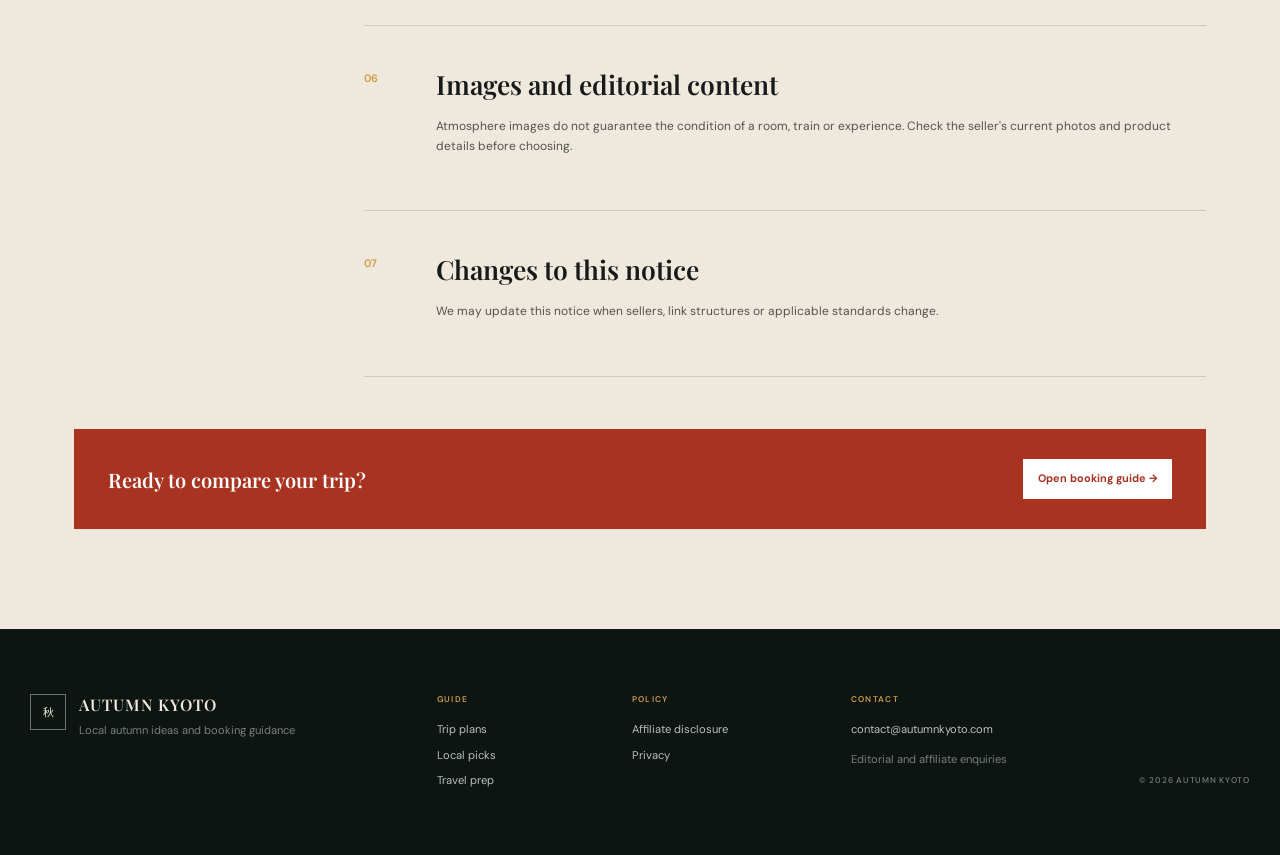
==== commit 8a50d849: "모바일 LCP와 영문 접근성 추가 개선" ====
--- a/affiliate-disclosure-en.html
+++ b/affiliate-disclosure-en.html
@@ -1,4 +1,4 @@
-<!doctype html><html lang="en"><head><meta charset="UTF-8" /><meta name="viewport" content="width=device-width, initial-scale=1" /><meta name="description" content="AUTUMN KYOTO affiliate disclosure." /><meta name="robots" content="noindex,follow" /><meta name="theme-color" content="#14251e" /><link rel="canonical" href="https://autumnkyoto.com/affiliate-disclosure-en.html" /><link rel="alternate" hreflang="ko" href="https://autumnkyoto.com/affiliate-disclosure.html" /><link rel="alternate" hreflang="en" href="https://autumnkyoto.com/affiliate-disclosure-en.html" /><title>Affiliate Disclosure | AUTUMN KYOTO</title><link rel="preconnect" href="https://fonts.googleapis.com" /><link rel="preconnect" href="https://fonts.gstatic.com" crossorigin /><link href="https://fonts.googleapis.com/css2?family=DM+Sans:wght@400;500;600;700&amp;family=Noto+Sans+KR:wght@400;500;600;700&amp;family=Playfair+Display:wght@500;600;700&amp;display=swap" rel="stylesheet" /><link rel="stylesheet" href="styles.css" /></head>
+<!doctype html><html lang="en"><head><meta charset="UTF-8" /><meta name="viewport" content="width=device-width, initial-scale=1" /><meta name="description" content="AUTUMN KYOTO affiliate disclosure." /><meta name="robots" content="noindex,follow" /><meta name="theme-color" content="#14251e" /><link rel="canonical" href="https://autumnkyoto.com/affiliate-disclosure-en.html" /><link rel="alternate" hreflang="ko" href="https://autumnkyoto.com/affiliate-disclosure.html" /><link rel="alternate" hreflang="en" href="https://autumnkyoto.com/affiliate-disclosure-en.html" /><title>Affiliate Disclosure | AUTUMN KYOTO</title><link rel="preconnect" href="https://fonts.googleapis.com" /><link rel="preconnect" href="https://fonts.gstatic.com" crossorigin /><link href="https://fonts.googleapis.com/css2?family=DM+Sans:wght@400;500;600;700&amp;family=Playfair+Display:wght@500;600;700&amp;display=swap" rel="preload" as="style" onload="this.onload=null;this.rel='stylesheet'" /><link rel="stylesheet" href="styles.css" /></head>
 <body class="policy-page"><header class="policy-header"><a class="brand" href="index-en.html" aria-label="AUTUMN KYOTO home"><span class="brand-mark">秋</span><span><strong>AUTUMN KYOTO</strong><small>BOOKING EDIT</small></span></a><div class="policy-header-actions"><span class="language-switch"><a href="affiliate-disclosure.html?lang=ko" lang="ko">[한국어]</a><a class="active" href="affiliate-disclosure-en.html?lang=en" lang="en" aria-current="page">[ENG]</a></span><a class="policy-home" href="index-en.html">Back to site →</a></div></header><main class="policy-main"><section class="policy-hero"><div><p class="policy-kicker">POLICY 01 · AFFILIATE DISCLOSURE</p><h1>Affiliate disclosure</h1><p>How AUTUMN KYOTO uses external booking links and what you should know before completing a purchase.</p></div><div class="policy-meta"><span>EFFECTIVE DATE</span><strong>August 20, 2026</strong></div></section><section class="policy-summary" aria-label="Affiliate summary"><div><span>01</span><strong>Commission may be earned</strong><p>We may receive a commission on a valid booking.</p></div><div><span>$0</span><strong>No added user fee</strong><p>Using an affiliate link does not add a separate fee.</p></div><div><span>EXT.</span><strong>Payment on seller site</strong><p>Confirm prices, inventory and cancellation there.</p></div></section><div class="policy-layout"><aside class="policy-toc"><strong>CONTENTS</strong><a href="#relationship">Commercial relationship</a><a href="#independence">Independent guide</a><a href="#links">Tracking</a><a href="#conditions">Prices and terms</a><a href="#booking">Bookings</a><a href="#content">Content</a><a href="#changes">Changes</a></aside><article class="policy-content">
 <section id="relationship"><span class="policy-number">01</span><div class="policy-copy"><h2>Commercial relationship</h2><p>Some links for flights, hotels, transport, car rental, experiences and travel insurance are affiliate links. If a user completes a booking or purchase that the seller recognizes as valid, AUTUMN KYOTO may receive a commission.</p><div class="policy-callout"><strong>There is no extra cost to the user.</strong><p>Affiliate commission is settled between the seller and this site's operator.</p></div></div></section>
 <section id="independence"><span class="policy-number">02</span><div class="policy-copy"><h2>An independently edited travel guide</h2><p>AUTUMN KYOTO is not an official website, branch, agency or customer-service channel of an external seller. We do not make contracts, take payment or process refunds for sellers.</p></div></section>
--- a/styles.css
+++ b/styles.css
@@ -1,19 +1,19 @@
 :root{--ink:#171a18;--paper:#f2eee5;--paper2:#e6dfd1;--white:#fffdf9;--forest:#14251e;--forest2:#1d3329;--red:#a93321;--red2:#812416;--gold:#d09a45;--muted:#716f68;--line:rgba(23,26,24,.15);--serif:"Playfair Display","Noto Sans KR",serif;--sans:"Noto Sans KR",sans-serif;--latin:"DM Sans",sans-serif}
 *{box-sizing:border-box}html{scroll-behavior:smooth}body{margin:0;background:var(--paper);color:var(--ink);font-family:var(--sans);line-height:1.65;overflow-x:hidden}a{color:inherit;text-decoration:none}button{font:inherit;color:inherit}.sr-only{position:absolute;width:1px;height:1px;padding:0;margin:-1px;overflow:hidden;clip:rect(0,0,0,0);white-space:nowrap;border:0}.site-header{height:80px;padding:0 clamp(24px,4.3vw,82px);position:absolute;z-index:30;top:0;left:0;right:0;display:flex;align-items:center;justify-content:space-between;color:#fff;border-bottom:1px solid rgba(255,255,255,.22)}.brand{display:flex;align-items:center;gap:12px}.brand-mark{display:grid;place-items:center;width:38px;height:38px;border:1px solid rgba(255,255,255,.58);font-family:serif}.brand>span:last-child{display:flex;flex-direction:column;line-height:1.15}.brand strong{font:600 .96rem var(--serif);letter-spacing:.07em}.brand small{font:600 .49rem var(--latin);letter-spacing:.2em;color:rgba(255,255,255,.55);margin-top:4px}.site-header nav{display:flex;align-items:center;gap:clamp(18px,2.2vw,38px);font-size:.74rem;font-weight:600}.site-header nav>a:not(.nav-cta){position:relative}.site-header nav>a:not(.nav-cta):after{content:"";position:absolute;left:0;right:100%;bottom:-8px;height:1px;background:#fff;transition:.25s}.site-header nav>a:hover:after{right:0}.nav-cta{border:1px solid rgba(255,255,255,.62);padding:10px 14px;display:flex;align-items:center;gap:24px}.menu-toggle{display:none;background:none;border:0;width:38px}.menu-toggle i{display:block;width:23px;height:1px;background:#fff;margin:6px auto}
-.hero{height:min(860px,94svh);min-height:650px;position:relative;color:#fff;display:flex;align-items:center;overflow:hidden}.hero-photo,.hero-shade,.hero-lines{position:absolute;inset:0}.hero-photo{background:#34211c url("kyoto-autumn-hero.png") center/cover no-repeat}.hero-shade{background:linear-gradient(90deg,rgba(9,18,14,.88) 0%,rgba(9,18,14,.58) 43%,rgba(9,18,14,.13) 78%),linear-gradient(0deg,rgba(8,15,12,.65),transparent 52%)}.hero-lines{left:4.3vw;right:4.3vw;border-left:1px solid rgba(255,255,255,.11);border-right:1px solid rgba(255,255,255,.11);background:linear-gradient(90deg,transparent 33.33%,rgba(255,255,255,.1) 33.33%,rgba(255,255,255,.1) calc(33.33% + 1px),transparent calc(33.33% + 1px),transparent 66.66%,rgba(255,255,255,.1) 66.66%,rgba(255,255,255,.1) calc(66.66% + 1px),transparent calc(66.66% + 1px))}.hero-content{position:relative;z-index:2;margin-left:clamp(30px,8.4vw,160px);width:min(900px,82vw);padding-top:50px}.eyebrow,.section-no{font:600 .62rem/1.4 var(--latin);letter-spacing:.2em}.eyebrow{display:flex;align-items:center;gap:11px;color:rgba(255,255,255,.7)}.eyebrow span{width:28px;height:1px;background:var(--gold)}.hero h1,.booking-top h2,.order-title h2,.decision-content h2,.faq h2,.closing h2{font:600 clamp(2.9rem,5.2vw,5.8rem)/1.1 var(--serif);letter-spacing:-.045em;margin:22px 0}.hero h1 em,.booking-top h2 em,.order-title h2 em,.closing h2 em{font-style:italic;color:#ebb564}.hero-content>p:not(.eyebrow){max-width:650px;color:rgba(255,255,255,.78);font-size:.98rem;line-height:1.85}.hero-actions{display:flex;align-items:center;gap:28px;margin-top:34px}.button{display:inline-flex;justify-content:space-between;align-items:center;gap:42px;padding:16px 19px;min-width:220px;font-size:.78rem;font-weight:700}.hero-button{background:var(--red)}.hero-button:hover{background:var(--red2)}.plain-link{font-size:.76rem;font-weight:600;border-bottom:1px solid rgba(255,255,255,.35);padding:10px 0}.plain-link span{margin-left:11px}.hero-proof{position:absolute;z-index:3;left:8.4vw;bottom:0;display:grid;grid-template-columns:repeat(3,1fr);width:min(560px,65vw);background:rgba(18,37,30,.92);backdrop-filter:blur(8px)}.hero-proof>div{display:flex;align-items:center;gap:11px;padding:18px;border-right:1px solid rgba(255,255,255,.12)}.hero-proof strong{font:600 1.35rem var(--serif);color:var(--gold)}.hero-proof span{font-size:.65rem;color:rgba(255,255,255,.66)}.hero-coordinate{position:absolute;right:5vw;bottom:24px;z-index:2;text-align:right;font:500 .53rem/1.6 var(--latin);letter-spacing:.16em;color:rgba(255,255,255,.55)}
-.booking-shell{padding:115px clamp(22px,4vw,76px) 125px;max-width:1800px;margin:auto}.booking-top{display:grid;grid-template-columns:1.2fr .62fr;gap:8vw;align-items:end;margin:0 clamp(0px,3.5vw,68px) 56px}.section-no{color:var(--red);margin:0 0 20px}.booking-top h2,.order-title h2,.decision-content h2,.faq h2,.closing h2{font-size:clamp(2.35rem,4.1vw,4.8rem);margin:0}.booking-top h2 em{color:var(--red)}.booking-top-copy{display:flex;gap:14px;align-items:flex-start;color:var(--muted);font-size:.84rem;padding-bottom:12px}.booking-top-copy p{margin:0}.status-dot{width:9px;height:9px;background:var(--gold);border-radius:50%;flex:0 0 auto;margin-top:7px;box-shadow:0 0 0 6px rgba(208,154,69,.14)}.duration-tabs{display:grid;grid-template-columns:repeat(4,1fr);border:1px solid var(--line);border-bottom:0}.duration-tab{min-height:112px;border:0;border-right:1px solid var(--line);background:#ebe5da;padding:18px 21px;display:grid;grid-template-columns:29px 1fr auto;gap:3px 11px;text-align:left;cursor:pointer}.duration-tab:last-child{border-right:0}.duration-tab>span{grid-row:1/3;font:600 .61rem var(--latin);color:#9b968b}.duration-tab strong{font-size:1rem}.duration-tab small{grid-column:2;font:500 .54rem var(--latin);letter-spacing:.1em;color:#8c887e}.duration-tab b{grid-column:3;grid-row:1/3;align-self:center;font-size:.62rem;color:#99938a}.duration-tab:hover,.duration-tab.active{background:var(--forest);color:#fff}.duration-tab.active>span,.duration-tab:hover>span{color:var(--gold)}.duration-tab.active small,.duration-tab:hover small,.duration-tab.active b,.duration-tab:hover b{color:rgba(255,255,255,.55)}.plan-dashboard{display:grid;grid-template-columns:minmax(270px,.78fr) minmax(500px,1.45fr) minmax(270px,.74fr);background:var(--white);box-shadow:0 26px 70px rgba(50,42,30,.12)}.plan-overview{background:#f5f0e7;padding:38px 34px;display:flex;flex-direction:column}.overview-top{display:flex;justify-content:space-between;align-items:center}.overview-top p{font:600 .57rem var(--latin);letter-spacing:.14em;color:var(--red);margin:0}.overview-top span{font:600 1.4rem var(--serif);color:#c7bfb1}.plan-overview h3{font:600 clamp(1.75rem,2.3vw,2.7rem)/1.18 var(--serif);margin:25px 0 14px}.plan-overview>p{color:var(--muted);font-size:.8rem;margin:0 0 23px}.plan-overview dl{margin:0}.plan-overview dl>div{padding:11px 0;border-top:1px solid var(--line)}.plan-overview dt{font-size:.61rem;color:#929087}.plan-overview dd{font-size:.72rem;font-weight:600;margin:3px 0 0}.overview-image{height:175px;background:url("kyoto-temple-gate.png") center 55%/cover no-repeat;margin:24px 0 12px;position:relative}.overview-image:after{content:"";position:absolute;inset:0;background:linear-gradient(0deg,rgba(9,17,14,.6),transparent 58%)}.overview-image span{position:absolute;z-index:1;left:15px;bottom:12px;color:#fff;font:600 .51rem var(--latin);letter-spacing:.12em}.save-plan{border:1px solid var(--ink);background:transparent;padding:11px;cursor:pointer;font-size:.67rem;font-weight:700}.save-plan span{margin-right:5px;color:var(--red)}.save-plan.saved{background:var(--ink);color:#fff}.booking-column{padding:34px clamp(25px,2.8vw,48px);border-left:1px solid var(--line);border-right:1px solid var(--line)}.column-heading>div:first-child{display:flex;justify-content:space-between;align-items:baseline}.column-heading span{font-size:.7rem;color:var(--muted)}.column-heading strong{font:600 .72rem var(--latin);color:var(--red)}.column-heading strong b{font-size:1.15rem}.progress-track{height:3px;background:#e5dfd4;margin:12px 0 26px}.progress-track i{display:block;width:0;height:100%;background:var(--red);transition:.3s}.product-list{display:flex;flex-direction:column;gap:12px}.product-card{display:grid;grid-template-columns:74px 1fr auto;gap:17px;align-items:center;border:1px solid var(--line);padding:15px;position:relative;transition:.2s;background:#fff}.product-card:hover{border-color:rgba(169,51,33,.45);box-shadow:0 12px 30px rgba(45,35,24,.08);transform:translateY(-1px)}.product-card.completed{border-color:#4f775f;background:#f4f8f3}.product-icon{width:74px;height:74px;background:var(--forest);color:#fff;display:grid;place-items:center;position:relative;overflow:hidden}.product-icon:before{content:"";position:absolute;inset:0;background:linear-gradient(135deg,transparent,rgba(255,255,255,.1))}.product-icon span{font-family:serif;font-size:1.8rem}.product-copy small{font:600 .49rem var(--latin);letter-spacing:.13em;color:var(--red)}.product-copy h4{font-size:.9rem;margin:3px 0}.product-copy p{font-size:.66rem;color:var(--muted);margin:0}.product-meta{display:flex;gap:6px;margin-top:7px}.product-meta span{padding:4px 6px;background:#eee8dd;font-size:.55rem;color:#69665f}.product-action{text-align:right;min-width:120px}.product-action>span{display:block;font-size:.55rem;color:#89867e;margin-bottom:6px}.booking-cta{border:0;background:var(--red);color:#fff;padding:11px 13px;font-size:.65rem;font-weight:700;cursor:pointer;width:100%}.booking-cta:hover{background:var(--red2)}.product-card.completed .booking-cta{background:#4f775f}.affiliate-note{display:grid;grid-template-columns:68px 1fr;gap:13px;padding:18px 0 0;margin-top:20px;border-top:1px solid var(--line)}.affiliate-note span{font-size:.58rem;font-weight:700;color:var(--red)}.affiliate-note p{font-size:.58rem;color:#8c887f;margin:0}.checkout-guide{background:var(--forest);color:#fff;padding:38px 31px}.guide-head{border-bottom:1px solid rgba(255,255,255,.17);padding-bottom:22px}.guide-head span{font:600 .52rem var(--latin);letter-spacing:.17em;color:var(--gold)}.guide-head strong{display:block;font:600 1.45rem/1.3 var(--serif);margin-top:11px}.checkout-guide ul{list-style:none;padding:12px 0 0;margin:0}.checkout-guide li{display:grid;grid-template-columns:27px 1fr;gap:12px;padding:15px 0;border-bottom:1px solid rgba(255,255,255,.12)}.checkout-guide li>span{font:600 .55rem var(--latin);color:var(--gold)}.checkout-guide li strong{font-size:.72rem}.checkout-guide li p{margin:2px 0 0;font-size:.6rem;color:rgba(255,255,255,.5)}.guide-alert{display:flex;gap:12px;margin-top:23px;padding:15px;background:rgba(255,255,255,.07)}.guide-alert i{display:grid;place-items:center;width:25px;height:25px;border-radius:50%;background:var(--gold);color:var(--forest);font-style:normal;font-weight:700;flex:0 0 auto}.guide-alert p{font-size:.61rem;color:rgba(255,255,255,.62);margin:0}.guide-alert strong{color:#fff}
+.hero{height:min(860px,94svh);min-height:650px;position:relative;color:#fff;display:flex;align-items:center;overflow:hidden}.hero-photo,.hero-shade,.hero-lines{position:absolute;inset:0}.hero-photo{background:#34211c url("kyoto-autumn-hero.webp") center/cover no-repeat}.hero-shade{background:linear-gradient(90deg,rgba(9,18,14,.88) 0%,rgba(9,18,14,.58) 43%,rgba(9,18,14,.13) 78%),linear-gradient(0deg,rgba(8,15,12,.65),transparent 52%)}.hero-lines{left:4.3vw;right:4.3vw;border-left:1px solid rgba(255,255,255,.11);border-right:1px solid rgba(255,255,255,.11);background:linear-gradient(90deg,transparent 33.33%,rgba(255,255,255,.1) 33.33%,rgba(255,255,255,.1) calc(33.33% + 1px),transparent calc(33.33% + 1px),transparent 66.66%,rgba(255,255,255,.1) 66.66%,rgba(255,255,255,.1) calc(66.66% + 1px),transparent calc(66.66% + 1px))}.hero-content{position:relative;z-index:2;margin-left:clamp(30px,8.4vw,160px);width:min(900px,82vw);padding-top:50px}.eyebrow,.section-no{font:600 .62rem/1.4 var(--latin);letter-spacing:.2em}.eyebrow{display:flex;align-items:center;gap:11px;color:rgba(255,255,255,.7)}.eyebrow span{width:28px;height:1px;background:var(--gold)}.hero h1,.booking-top h2,.order-title h2,.decision-content h2,.faq h2,.closing h2{font:600 clamp(2.9rem,5.2vw,5.8rem)/1.1 var(--serif);letter-spacing:-.045em;margin:22px 0}.hero h1 em,.booking-top h2 em,.order-title h2 em,.closing h2 em{font-style:italic;color:#ebb564}.hero-content>p:not(.eyebrow){max-width:650px;color:rgba(255,255,255,.78);font-size:.98rem;line-height:1.85}.hero-actions{display:flex;align-items:center;gap:28px;margin-top:34px}.button{display:inline-flex;justify-content:space-between;align-items:center;gap:42px;padding:16px 19px;min-width:220px;font-size:.78rem;font-weight:700}.hero-button{background:var(--red)}.hero-button:hover{background:var(--red2)}.plain-link{font-size:.76rem;font-weight:600;border-bottom:1px solid rgba(255,255,255,.35);padding:10px 0}.plain-link span{margin-left:11px}.hero-proof{position:absolute;z-index:3;left:8.4vw;bottom:0;display:grid;grid-template-columns:repeat(3,1fr);width:min(560px,65vw);background:rgba(18,37,30,.92);backdrop-filter:blur(8px)}.hero-proof>div{display:flex;align-items:center;gap:11px;padding:18px;border-right:1px solid rgba(255,255,255,.12)}.hero-proof strong{font:600 1.35rem var(--serif);color:var(--gold)}.hero-proof span{font-size:.65rem;color:rgba(255,255,255,.66)}.hero-coordinate{position:absolute;right:5vw;bottom:24px;z-index:2;text-align:right;font:500 .53rem/1.6 var(--latin);letter-spacing:.16em;color:rgba(255,255,255,.55)}
+.booking-shell{padding:115px clamp(22px,4vw,76px) 125px;max-width:1800px;margin:auto}.booking-top{display:grid;grid-template-columns:1.2fr .62fr;gap:8vw;align-items:end;margin:0 clamp(0px,3.5vw,68px) 56px}.section-no{color:var(--red);margin:0 0 20px}.booking-top h2,.order-title h2,.decision-content h2,.faq h2,.closing h2{font-size:clamp(2.35rem,4.1vw,4.8rem);margin:0}.booking-top h2 em{color:var(--red)}.booking-top-copy{display:flex;gap:14px;align-items:flex-start;color:var(--muted);font-size:.84rem;padding-bottom:12px}.booking-top-copy p{margin:0}.status-dot{width:9px;height:9px;background:var(--gold);border-radius:50%;flex:0 0 auto;margin-top:7px;box-shadow:0 0 0 6px rgba(208,154,69,.14)}.duration-tabs{display:grid;grid-template-columns:repeat(4,1fr);border:1px solid var(--line);border-bottom:0}.duration-tab{min-height:112px;border:0;border-right:1px solid var(--line);background:#ebe5da;padding:18px 21px;display:grid;grid-template-columns:29px 1fr auto;gap:3px 11px;text-align:left;cursor:pointer}.duration-tab:last-child{border-right:0}.duration-tab>span{grid-row:1/3;font:600 .61rem var(--latin);color:#9b968b}.duration-tab strong{font-size:1rem}.duration-tab small{grid-column:2;font:500 .54rem var(--latin);letter-spacing:.1em;color:#8c887e}.duration-tab b{grid-column:3;grid-row:1/3;align-self:center;font-size:.62rem;color:#99938a}.duration-tab:hover,.duration-tab.active{background:var(--forest);color:#fff}.duration-tab.active>span,.duration-tab:hover>span{color:var(--gold)}.duration-tab.active small,.duration-tab:hover small,.duration-tab.active b,.duration-tab:hover b{color:rgba(255,255,255,.55)}.plan-dashboard{display:grid;grid-template-columns:minmax(270px,.78fr) minmax(500px,1.45fr) minmax(270px,.74fr);background:var(--white);box-shadow:0 26px 70px rgba(50,42,30,.12)}.plan-overview{background:#f5f0e7;padding:38px 34px;display:flex;flex-direction:column}.overview-top{display:flex;justify-content:space-between;align-items:center}.overview-top p{font:600 .57rem var(--latin);letter-spacing:.14em;color:var(--red);margin:0}.overview-top span{font:600 1.4rem var(--serif);color:#c7bfb1}.plan-overview h3{font:600 clamp(1.75rem,2.3vw,2.7rem)/1.18 var(--serif);margin:25px 0 14px}.plan-overview>p{color:var(--muted);font-size:.8rem;margin:0 0 23px}.plan-overview dl{margin:0}.plan-overview dl>div{padding:11px 0;border-top:1px solid var(--line)}.plan-overview dt{font-size:.61rem;color:#929087}.plan-overview dd{font-size:.72rem;font-weight:600;margin:3px 0 0}.overview-image{height:175px;background:url("kyoto-temple-gate.webp") center 55%/cover no-repeat;margin:24px 0 12px;position:relative}.overview-image:after{content:"";position:absolute;inset:0;background:linear-gradient(0deg,rgba(9,17,14,.6),transparent 58%)}.overview-image span{position:absolute;z-index:1;left:15px;bottom:12px;color:#fff;font:600 .51rem var(--latin);letter-spacing:.12em}.save-plan{border:1px solid var(--ink);background:transparent;padding:11px;cursor:pointer;font-size:.67rem;font-weight:700}.save-plan span{margin-right:5px;color:var(--red)}.save-plan.saved{background:var(--ink);color:#fff}.booking-column{padding:34px clamp(25px,2.8vw,48px);border-left:1px solid var(--line);border-right:1px solid var(--line)}.column-heading>div:first-child{display:flex;justify-content:space-between;align-items:baseline}.column-heading span{font-size:.7rem;color:var(--muted)}.column-heading strong{font:600 .72rem var(--latin);color:var(--red)}.column-heading strong b{font-size:1.15rem}.progress-track{height:3px;background:#e5dfd4;margin:12px 0 26px}.progress-track i{display:block;width:0;height:100%;background:var(--red);transition:.3s}.product-list{display:flex;flex-direction:column;gap:12px}.product-card{display:grid;grid-template-columns:74px 1fr auto;gap:17px;align-items:center;border:1px solid var(--line);padding:15px;position:relative;transition:.2s;background:#fff}.product-card:hover{border-color:rgba(169,51,33,.45);box-shadow:0 12px 30px rgba(45,35,24,.08);transform:translateY(-1px)}.product-card.completed{border-color:#4f775f;background:#f4f8f3}.product-icon{width:74px;height:74px;background:var(--forest);color:#fff;display:grid;place-items:center;position:relative;overflow:hidden}.product-icon:before{content:"";position:absolute;inset:0;background:linear-gradient(135deg,transparent,rgba(255,255,255,.1))}.product-icon span{font-family:serif;font-size:1.8rem}.product-copy small{font:600 .49rem var(--latin);letter-spacing:.13em;color:var(--red)}.product-copy h4{font-size:.9rem;margin:3px 0}.product-copy p{font-size:.66rem;color:var(--muted);margin:0}.product-meta{display:flex;gap:6px;margin-top:7px}.product-meta span{padding:4px 6px;background:#eee8dd;font-size:.55rem;color:#69665f}.product-action{text-align:right;min-width:120px}.product-action>span{display:block;font-size:.55rem;color:#89867e;margin-bottom:6px}.booking-cta{border:0;background:var(--red);color:#fff;padding:11px 13px;font-size:.65rem;font-weight:700;cursor:pointer;width:100%}.booking-cta:hover{background:var(--red2)}.product-card.completed .booking-cta{background:#4f775f}.affiliate-note{display:grid;grid-template-columns:68px 1fr;gap:13px;padding:18px 0 0;margin-top:20px;border-top:1px solid var(--line)}.affiliate-note span{font-size:.58rem;font-weight:700;color:var(--red)}.affiliate-note p{font-size:.58rem;color:#8c887f;margin:0}.checkout-guide{background:var(--forest);color:#fff;padding:38px 31px}.guide-head{border-bottom:1px solid rgba(255,255,255,.17);padding-bottom:22px}.guide-head span{font:600 .52rem var(--latin);letter-spacing:.17em;color:var(--gold)}.guide-head strong{display:block;font:600 1.45rem/1.3 var(--serif);margin-top:11px}.checkout-guide ul{list-style:none;padding:12px 0 0;margin:0}.checkout-guide li{display:grid;grid-template-columns:27px 1fr;gap:12px;padding:15px 0;border-bottom:1px solid rgba(255,255,255,.12)}.checkout-guide li>span{font:600 .55rem var(--latin);color:var(--gold)}.checkout-guide li strong{font-size:.72rem}.checkout-guide li p{margin:2px 0 0;font-size:.6rem;color:rgba(255,255,255,.5)}.guide-alert{display:flex;gap:12px;margin-top:23px;padding:15px;background:rgba(255,255,255,.07)}.guide-alert i{display:grid;place-items:center;width:25px;height:25px;border-radius:50%;background:var(--gold);color:var(--forest);font-style:normal;font-weight:700;flex:0 0 auto}.guide-alert p{font-size:.61rem;color:rgba(255,255,255,.62);margin:0}.guide-alert strong{color:#fff}
 .order-section{background:var(--forest);color:#fff;padding:125px clamp(30px,8vw,150px)}.order-title{display:grid;grid-template-columns:1.3fr .55fr;gap:8vw;align-items:end}.section-no.light{color:var(--gold)}.order-title h2{grid-column:1;grid-row:2}.order-title h2 em{color:#ebb564}.order-title>p:last-child{grid-column:2;grid-row:2;color:rgba(255,255,255,.57);font-size:.83rem}.order-steps{display:grid;grid-template-columns:repeat(3,1fr);margin-top:62px;border-top:1px solid rgba(255,255,255,.25);border-bottom:1px solid rgba(255,255,255,.25)}.order-steps article{padding:34px;border-right:1px solid rgba(255,255,255,.18);position:relative}.order-steps article:last-child{border-right:0}.order-steps article>span{font:600 2.3rem var(--serif);color:rgba(255,255,255,.18)}.order-steps small{display:block;font:600 .52rem var(--latin);letter-spacing:.15em;color:var(--gold);margin-top:25px}.order-steps h3{font:600 1.8rem var(--serif);margin:5px 0}.order-steps p{color:rgba(255,255,255,.56);font-size:.75rem;max-width:250px}.order-steps b{display:inline-block;padding:6px 8px;background:rgba(255,255,255,.09);font-size:.57rem;margin-top:18px;color:#e8dfd0}
-.decision-section{display:grid;grid-template-columns:.9fr 1.1fr;min-height:720px}.decision-photo{background:url("kyoto-tea.png") center/cover no-repeat;position:relative}.decision-photo:after{content:"";position:absolute;inset:0;background:linear-gradient(0deg,rgba(10,18,15,.75),transparent 60%)}.decision-photo>div{position:absolute;z-index:1;left:42px;bottom:40px;color:#fff}.decision-photo small{font:600 .52rem var(--latin);letter-spacing:.17em;color:#e6b36d}.decision-photo strong{display:block;font:600 2rem/1.25 var(--serif);margin-top:8px}.decision-content{padding:clamp(60px,7vw,125px);background:#f7f3eb}.decision-content h2{font-size:clamp(2.2rem,3.7vw,4.1rem);margin-bottom:38px}.decision-list article{display:grid;grid-template-columns:55px 1fr;gap:18px;padding:20px 0;border-top:1px solid var(--line)}.decision-list article:last-child{border-bottom:1px solid var(--line)}.decision-list article>span{display:grid;place-items:center;width:48px;height:48px;border-radius:50%;background:var(--red);color:#fff;font-size:.69rem;font-weight:700}.decision-list strong{font-size:.84rem}.decision-list p{font-size:.7rem;color:var(--muted);margin:4px 0 0}
+.decision-section{display:grid;grid-template-columns:.9fr 1.1fr;min-height:720px}.decision-photo{background:url("kyoto-tea.webp") center/cover no-repeat;position:relative}.decision-photo:after{content:"";position:absolute;inset:0;background:linear-gradient(0deg,rgba(10,18,15,.75),transparent 60%)}.decision-photo>div{position:absolute;z-index:1;left:42px;bottom:40px;color:#fff}.decision-photo small{font:600 .52rem var(--latin);letter-spacing:.17em;color:#e6b36d}.decision-photo strong{display:block;font:600 2rem/1.25 var(--serif);margin-top:8px}.decision-content{padding:clamp(60px,7vw,125px);background:#f7f3eb}.decision-content h2{font-size:clamp(2.2rem,3.7vw,4.1rem);margin-bottom:38px}.decision-list article{display:grid;grid-template-columns:55px 1fr;gap:18px;padding:20px 0;border-top:1px solid var(--line)}.decision-list article:last-child{border-bottom:1px solid var(--line)}.decision-list article>span{display:grid;place-items:center;width:48px;height:48px;border-radius:50%;background:var(--red);color:#fff;font-size:.69rem;font-weight:700}.decision-list strong{font-size:.84rem}.decision-list p{font-size:.7rem;color:var(--muted);margin:4px 0 0}
 .faq{padding:125px clamp(30px,8vw,150px);display:grid;grid-template-columns:.7fr 1.3fr;gap:9vw}.faq h2{font-size:clamp(2.2rem,3.8vw,4.3rem)}.faq-list{border-top:1px solid var(--ink)}.faq details{border-bottom:1px solid var(--line)}.faq summary{list-style:none;cursor:pointer;padding:22px 0;display:flex;justify-content:space-between;font-size:.82rem;font-weight:700}.faq summary::-webkit-details-marker{display:none}.faq summary span{font-size:1rem;color:var(--red)}.faq details[open] summary span{transform:rotate(45deg)}.faq details p{margin:-7px 45px 22px 0;color:var(--muted);font-size:.72rem}.closing{position:relative;overflow:hidden;background:var(--red);color:#fff;padding:110px clamp(30px,9vw,170px)}.closing h2{max-width:900px}.closing>p:not(.section-no){color:rgba(255,255,255,.65);font-size:.82rem}.closing-button{position:relative;z-index:2;background:#fff;color:var(--red);margin-top:24px}.closing-mark{position:absolute;right:5vw;top:-110px;font-family:serif;font-size:min(40vw,580px);line-height:1;color:rgba(255,255,255,.08)}
 .booking-toast{position:fixed;left:50%;bottom:25px;z-index:60;transform:translate(-50%,120px);background:#111c17;color:#fff;padding:13px 20px;font-size:.72rem;box-shadow:0 12px 35px rgba(0,0,0,.22);transition:.3s}.booking-toast.show{transform:translate(-50%,0)}footer{background:#0c1511;color:#eee8dd;padding:65px clamp(30px,5vw,95px);display:grid;grid-template-columns:1.7fr .7fr .8fr .65fr;gap:5vw;font-size:.7rem}.footer-brand{display:flex;gap:13px}.footer-brand>span{display:grid;place-items:center;width:36px;height:36px;border:1px solid rgba(255,255,255,.4);font-family:serif}.footer-brand strong{font:600 1rem var(--serif);letter-spacing:.06em}.footer-brand p,footer>div:nth-child(3) p,.copyright{color:rgba(255,255,255,.45);margin:4px 0}.footer-brand+div{display:flex;flex-direction:column;gap:7px}footer>div>strong{font:600 .52rem var(--latin);letter-spacing:.16em;color:var(--gold);margin-bottom:8px}.copyright{align-self:end;text-align:right;font:500 .52rem var(--latin);letter-spacing:.09em}
 @media(max-width:1180px){.plan-dashboard{grid-template-columns:.7fr 1.3fr}.checkout-guide{grid-column:1/-1;display:grid;grid-template-columns:.6fr 1.4fr .7fr;gap:28px}.checkout-guide ul{display:grid;grid-template-columns:1fr 1fr;gap:0 20px}.guide-alert{align-self:start}.order-title{grid-template-columns:1fr .65fr}}
 @media(max-width:860px){.site-header{height:70px;padding:0 22px}.site-header nav{display:none;position:absolute;top:70px;left:0;right:0;background:var(--forest);padding:24px;flex-direction:column;align-items:flex-start;border-top:1px solid rgba(255,255,255,.15)}.site-header nav.open{display:flex}.menu-toggle{display:block}.hero{height:100svh;min-height:680px}.hero-lines{left:22px;right:22px}.hero-content{margin:0 24px;width:auto}.hero h1{font-size:clamp(2.5rem,11vw,4.3rem)}.hero-actions{flex-direction:column;align-items:flex-start;gap:14px}.hero-proof{left:0;width:100%;grid-template-columns:repeat(3,1fr)}.hero-coordinate{display:none}.booking-shell{padding:88px 20px}.booking-top{grid-template-columns:1fr;margin:0 0 38px}.duration-tabs{grid-template-columns:1fr 1fr}.duration-tab:nth-child(2){border-right:0}.duration-tab:nth-child(-n+2){border-bottom:1px solid var(--line)}.plan-dashboard{grid-template-columns:1fr}.booking-column{border-left:0;border-right:0}.checkout-guide{grid-column:auto;display:block}.checkout-guide ul{display:block}.order-section{padding:90px 24px}.order-title{grid-template-columns:1fr}.order-title h2,.order-title>p:last-child{grid-column:auto;grid-row:auto}.order-title>p:last-child{margin-top:20px}.order-steps{grid-template-columns:1fr}.order-steps article{border-right:0;border-bottom:1px solid rgba(255,255,255,.18)}.decision-section{grid-template-columns:1fr}.decision-photo{min-height:480px}.decision-content{padding:75px 24px}.faq{padding:90px 24px;grid-template-columns:1fr}.closing{padding:90px 24px}footer{grid-template-columns:1fr 1fr}.copyright{text-align:left}}
 @media(max-width:540px){.brand small{display:none}.hero h1{font-size:2.65rem}.hero-content>p:not(.eyebrow){font-size:.84rem}.button{width:100%}.hero-proof>div{padding:13px 8px;display:block;text-align:center}.hero-proof strong{display:block}.duration-tab{grid-template-columns:22px 1fr;padding:14px 12px}.duration-tab b{display:none}.plan-overview,.booking-column,.checkout-guide{padding:30px 20px}.product-card{grid-template-columns:58px 1fr}.product-icon{width:58px;height:67px}.product-action{grid-column:1/-1;display:flex;align-items:center;justify-content:space-between;gap:15px;text-align:left}.product-action>span{margin:0}.booking-cta{width:auto}.affiliate-note{grid-template-columns:1fr}.decision-photo{min-height:390px}.faq details p{margin-right:0}.closing h2,.faq h2,.booking-top h2,.order-title h2{font-size:2.45rem}footer{grid-template-columns:1fr}}
 @media(prefers-reduced-motion:reduce){html{scroll-behavior:auto}*{transition:none!important}}
-.product-thumb{width:74px;height:74px;background-color:var(--forest);background-size:cover;background-position:center;display:grid;place-items:end start;position:relative;overflow:hidden}.product-thumb:before{content:"";position:absolute;inset:0;background:linear-gradient(0deg,rgba(8,17,13,.72),transparent 62%)}.product-thumb span{position:relative;z-index:1;color:#fff;font-family:serif;font-size:.9rem;padding:7px 9px}.visual-booking{padding:115px clamp(30px,6vw,115px) 130px;max-width:1800px;margin:auto}.visual-booking-head{display:grid;grid-template-columns:1.25fr .55fr;gap:8vw;align-items:end;margin-bottom:45px}.visual-booking-head h2{font:600 clamp(2.25rem,3.8vw,4.4rem)/1.15 var(--serif);letter-spacing:-.04em;margin:0}.visual-booking-head>p{color:var(--muted);font-size:.76rem}.visual-booking-grid{display:grid;grid-template-columns:1.1fr .9fr .9fr;grid-template-rows:285px 245px;gap:12px}.booking-scene{position:relative;overflow:hidden;color:#fff;background-size:cover;background-position:center}.booking-scene:after{content:"";position:absolute;inset:0;background:linear-gradient(0deg,rgba(7,15,11,.8),transparent 64%)}.booking-scene>span{position:absolute;z-index:2;top:20px;left:22px;font:600 .51rem var(--latin);letter-spacing:.15em;color:rgba(255,255,255,.72)}.booking-scene>div{position:absolute;z-index:2;left:24px;right:24px;bottom:21px}.booking-scene small{display:block;font-size:.61rem;color:rgba(255,255,255,.66)}.booking-scene strong{display:block;font:600 1.45rem var(--serif);margin:2px 0}.booking-scene b{position:absolute;right:0;bottom:3px;font-size:.6rem}.scene-stay{grid-row:1/3;background-image:url("kyoto-booking-stay.png")}.scene-train{background-image:url("kyoto-booking-train.png")}.scene-tea{background-image:url("kyoto-tea.png")}.scene-night{grid-column:2/4;background-image:url("kyoto-booking-night.png")}
+.product-thumb{width:74px;height:74px;background-color:var(--forest);background-size:cover;background-position:center;display:grid;place-items:end start;position:relative;overflow:hidden}.product-thumb:before{content:"";position:absolute;inset:0;background:linear-gradient(0deg,rgba(8,17,13,.72),transparent 62%)}.product-thumb span{position:relative;z-index:1;color:#fff;font-family:serif;font-size:.9rem;padding:7px 9px}.visual-booking{padding:115px clamp(30px,6vw,115px) 130px;max-width:1800px;margin:auto}.visual-booking-head{display:grid;grid-template-columns:1.25fr .55fr;gap:8vw;align-items:end;margin-bottom:45px}.visual-booking-head h2{font:600 clamp(2.25rem,3.8vw,4.4rem)/1.15 var(--serif);letter-spacing:-.04em;margin:0}.visual-booking-head>p{color:var(--muted);font-size:.76rem}.visual-booking-grid{display:grid;grid-template-columns:1.1fr .9fr .9fr;grid-template-rows:285px 245px;gap:12px}.booking-scene{position:relative;overflow:hidden;color:#fff;background-size:cover;background-position:center}.booking-scene:after{content:"";position:absolute;inset:0;background:linear-gradient(0deg,rgba(7,15,11,.8),transparent 64%)}.booking-scene>span{position:absolute;z-index:2;top:20px;left:22px;font:600 .51rem var(--latin);letter-spacing:.15em;color:rgba(255,255,255,.72)}.booking-scene>div{position:absolute;z-index:2;left:24px;right:24px;bottom:21px}.booking-scene small{display:block;font-size:.61rem;color:rgba(255,255,255,.66)}.booking-scene strong{display:block;font:600 1.45rem var(--serif);margin:2px 0}.booking-scene b{position:absolute;right:0;bottom:3px;font-size:.6rem}.scene-stay{grid-row:1/3;background-image:url("kyoto-booking-stay.webp")}.scene-train{background-image:url("kyoto-booking-train.webp")}.scene-tea{background-image:url("kyoto-tea.webp")}.scene-night{grid-column:2/4;background-image:url("kyoto-booking-night.webp")}
 @media(max-width:860px){.visual-booking{padding:88px 20px}.visual-booking-head{grid-template-columns:1fr}.visual-booking-grid{grid-template-columns:1fr 1fr;grid-template-rows:360px 260px 300px}.scene-stay{grid-row:1}.scene-night{grid-column:1/3}.product-thumb{width:74px;height:74px}}
 @media(max-width:540px){.visual-booking-head h2{font-size:2.45rem}.visual-booking-grid{grid-template-columns:1fr;grid-template-rows:repeat(4,330px)}.scene-night{grid-column:auto}.product-thumb{width:58px;height:67px}}
-.hero-photo{background-image:url("pexels-kiyomizudera-hero.png");background-position:center 52%;background-size:cover;background-repeat:no-repeat}
+.hero-photo{background-image:url("pexels-kiyomizudera-hero.webp");background-position:center 52%;background-size:cover;background-repeat:no-repeat}
 .duration-tab{min-height:150px;padding-top:24px;padding-bottom:24px}.duration-tab strong{font-size:2rem;line-height:1.15;letter-spacing:-.035em}
 @media(max-width:860px){.duration-tab{min-height:126px}.duration-tab strong{font-size:1.55rem}}
 @media(max-width:540px){.duration-tab{min-height:116px}.duration-tab strong{font-size:1.4rem}}
@@ -77,13 +77,13 @@
 .local-card:hover:before{background:linear-gradient(180deg,rgba(8,16,13,.24) 0%,rgba(8,16,13,.02) 38%,rgba(8,16,13,.84) 100%)}
 .local-card:hover:after,.local-card:focus-visible:after{right:0}
 .local-card:focus-visible{z-index:3;outline:3px solid var(--gold);outline-offset:3px}
-.local-kiyomizu{grid-column:1/6;grid-row:1/3;background-image:url("pexels-kiyomizudera-hero.png")}
-.local-east{grid-column:6/10;grid-row:1;background-image:url("kyoto-temple-gate.png")}
-.local-ohara{grid-column:10/13;grid-row:1;background-image:url("kyoto-booking-stay.png")}
-.local-takao{grid-column:6/13;grid-row:2;background-image:url("kyoto-arashiyama.png")}
-.local-west{grid-column:1/5;grid-row:3;background-image:url("kyoto-autumn-hero.png")}
-.local-yamashina{grid-column:5/9;grid-row:3;background-image:url("kyoto-booking-train.png")}
-.local-nishikyo{grid-column:9/13;grid-row:3;background-image:url("kyoto-booking-night.png")}
+.local-kiyomizu{grid-column:1/6;grid-row:1/3;background-image:url("pexels-kiyomizudera-hero.webp")}
+.local-east{grid-column:6/10;grid-row:1;background-image:url("kyoto-temple-gate.webp")}
+.local-ohara{grid-column:10/13;grid-row:1;background-image:url("kyoto-booking-stay.webp")}
+.local-takao{grid-column:6/13;grid-row:2;background-image:url("kyoto-arashiyama.webp")}
+.local-west{grid-column:1/5;grid-row:3;background-image:url("kyoto-autumn-hero.webp")}
+.local-yamashina{grid-column:5/9;grid-row:3;background-image:url("kyoto-booking-train.webp")}
+.local-nishikyo{grid-column:9/13;grid-row:3;background-image:url("kyoto-booking-night.webp")}
 .local-card-no{position:absolute;top:17px;left:20px;font:600 .5rem var(--latin);letter-spacing:.17em;color:rgba(255,255,255,.84)}
 .local-card-copy{position:absolute;left:0;right:0;bottom:0;padding:21px 20px 19px}
 .local-card-copy small{display:block;margin-bottom:6px;color:#efbd70;font-size:.6rem;font-weight:600}
@@ -120,14 +120,14 @@
 @media(max-width:680px){.osaka-stay-option{grid-template-columns:1fr;padding:18px}.osaka-stay-option>a{width:100%}.local-edit{padding:54px 20px 60px}.local-edit-head{grid-template-columns:1fr;gap:18px;margin-bottom:25px}.local-edit-head h2{font-size:2.55rem}.local-edit-head>p{font-size:.7rem}.local-card-track{max-width:none;margin-right:-20px;display:flex;gap:10px;overflow-x:auto;overscroll-behavior-inline:contain;scroll-snap-type:inline mandatory;padding:0 20px 14px 0;scrollbar-width:none}.local-card-track::-webkit-scrollbar{display:none}.local-card,.local-kiyomizu,.local-east,.local-ohara,.local-takao,.local-west,.local-yamashina,.local-nishikyo{flex:0 0 min(76vw,310px);min-height:390px;grid-column:auto;grid-row:auto;scroll-snap-align:start}.local-kiyomizu,.local-takao{flex-basis:min(86vw,360px)}.local-card-copy,.local-kiyomizu .local-card-copy{padding:23px 20px}.local-card-copy strong,.local-kiyomizu .local-card-copy strong,.local-takao .local-card-copy strong{font-size:1.72rem}.place-modal{align-items:end;padding:12px}.place-modal-panel{width:100%;max-height:94svh;grid-template-columns:1fr}.place-modal-image{min-height:210px;height:28svh}.place-modal-content{padding:28px 24px 30px}.place-modal-content h2{font-size:2.15rem}.place-modal-kicker{margin-right:48px}.place-modal-intro{margin:16px 0 22px}.place-modal-facts>div{grid-template-columns:72px 1fr;gap:12px}}
 
 /* Kyoto autumn travel preparation guide */
-.prep-page{background:#eee8dd}.prep-hero{height:min(790px,92svh);min-height:650px;position:relative;display:flex;align-items:center;overflow:hidden;color:#fff}.prep-hero-photo,.prep-hero-shade{position:absolute;inset:0}.prep-hero-photo{background:#26362d url("kyoto-arashiyama.png") center 48%/cover no-repeat}.prep-hero-shade{background:linear-gradient(90deg,rgba(8,17,13,.92),rgba(8,17,13,.55) 50%,rgba(8,17,13,.1)),linear-gradient(0deg,rgba(7,14,11,.72),transparent 55%)}.prep-hero-copy{position:relative;z-index:2;margin-left:max(30px,calc((100vw - 1480px)/2));width:min(800px,82vw);padding-top:55px}.prep-hero h1{font:600 clamp(2.9rem,5.2vw,5.8rem)/1.1 var(--serif);letter-spacing:-.045em;margin:22px 0}.prep-hero h1 em{font-style:italic;color:#ebb564}.prep-hero-copy>p:not(.eyebrow){max-width:620px;color:rgba(255,255,255,.78);font-size:.98rem;line-height:1.85}.prep-hero-index{position:absolute;z-index:3;right:max(30px,calc((100vw - 1480px)/2));bottom:0;display:grid;grid-template-columns:repeat(3,1fr);background:rgba(18,37,30,.94)}.prep-hero-index>div{min-width:135px;padding:18px;border-right:1px solid rgba(255,255,255,.12)}.prep-hero-index>div:last-child{border:0}.prep-hero-index strong{display:block;font:600 1.4rem var(--serif);color:var(--gold)}.prep-hero-index span{font-size:.62rem;color:rgba(255,255,255,.63)}
+.prep-page{background:#eee8dd}.prep-hero{height:min(790px,92svh);min-height:650px;position:relative;display:flex;align-items:center;overflow:hidden;color:#fff}.prep-hero-photo,.prep-hero-shade{position:absolute;inset:0}.prep-hero-photo{background:#26362d url("kyoto-arashiyama.webp") center 48%/cover no-repeat}.prep-hero-shade{background:linear-gradient(90deg,rgba(8,17,13,.92),rgba(8,17,13,.55) 50%,rgba(8,17,13,.1)),linear-gradient(0deg,rgba(7,14,11,.72),transparent 55%)}.prep-hero-copy{position:relative;z-index:2;margin-left:max(30px,calc((100vw - 1480px)/2));width:min(800px,82vw);padding-top:55px}.prep-hero h1{font:600 clamp(2.9rem,5.2vw,5.8rem)/1.1 var(--serif);letter-spacing:-.045em;margin:22px 0}.prep-hero h1 em{font-style:italic;color:#ebb564}.prep-hero-copy>p:not(.eyebrow){max-width:620px;color:rgba(255,255,255,.78);font-size:.98rem;line-height:1.85}.prep-hero-index{position:absolute;z-index:3;right:max(30px,calc((100vw - 1480px)/2));bottom:0;display:grid;grid-template-columns:repeat(3,1fr);background:rgba(18,37,30,.94)}.prep-hero-index>div{min-width:135px;padding:18px;border-right:1px solid rgba(255,255,255,.12)}.prep-hero-index>div:last-child{border:0}.prep-hero-index strong{display:block;font:600 1.4rem var(--serif);color:var(--gold)}.prep-hero-index span{font-size:.62rem;color:rgba(255,255,255,.63)}
 .prep-intro,.manners-head,.city-booking-head{max-width:1480px;margin:0 auto;display:grid;grid-template-columns:1.15fr .6fr;gap:8vw;align-items:end;padding:90px max(24px,calc((100vw - 1480px)/2)) 48px}.prep-intro{padding-left:24px;padding-right:24px}.prep-intro h2,.month-wear h2,.prep-feature h2,.passport-copy h2,.manners-head h2,.insurance-copy h2,.city-booking-head h2{font:600 clamp(2.35rem,4vw,4.7rem)/1.1 var(--serif);letter-spacing:-.045em;margin:0}.prep-intro h2 em,.manners-head h2 em,.city-booking-head h2 em{font-style:italic;color:var(--red)}.prep-intro>p,.manners-head>p,.city-booking-head>p{color:var(--muted);font-size:.8rem;margin:0 0 8px}
 .month-wear{background:var(--forest);color:#fff;padding:70px max(24px,calc((100vw - 1480px)/2)) 76px}.month-wear-head{max-width:1480px;margin:0 auto;display:grid;grid-template-columns:.8fr 1fr .75fr;gap:5vw;align-items:end}.month-wear-head>p:last-child{font-size:.73rem;color:rgba(255,255,255,.53);margin:0}.month-grid{max-width:1480px;margin:38px auto 0;display:grid;grid-template-columns:repeat(3,1fr);border-top:1px solid rgba(255,255,255,.25);border-bottom:1px solid rgba(255,255,255,.25)}.month-grid article{padding:34px;border-right:1px solid rgba(255,255,255,.17)}.month-grid article:last-child{border-right:0}.month-grid article>span{font:600 2.5rem var(--serif);color:rgba(255,255,255,.18)}.month-grid small{display:block;margin-top:17px;font:600 .52rem var(--latin);letter-spacing:.16em;color:var(--gold)}.month-grid h3{font:600 1.55rem var(--serif);margin:6px 0 10px}.month-grid p,.month-grid li{font-size:.68rem;color:rgba(255,255,255,.58)}.month-grid ul{padding-left:17px;margin:16px 0 0}.weather-note{max-width:1480px;margin:18px auto 0;font-size:.57rem;color:rgba(255,255,255,.42)}
 .prep-grid-section{max-width:1480px;margin:0 auto;display:grid;grid-template-columns:.92fr 1.08fr;background:var(--white)}.prep-feature{position:relative;padding:70px clamp(28px,5vw,78px)}.prep-feature+.prep-feature{border-left:1px solid var(--line)}.prep-feature-no{position:absolute;right:35px;top:25px;font:600 4rem var(--serif);color:#e5ded1}.prep-kicker{font:600 .56rem var(--latin);letter-spacing:.2em;color:var(--red);margin:0 0 17px}.prep-feature h2{font-size:clamp(2.1rem,3.2vw,3.7rem);max-width:560px}.luggage-options{display:grid;grid-template-columns:1fr 1fr;margin-top:36px;border-top:1px solid var(--ink);border-bottom:1px solid var(--line)}.luggage-options>div{padding:25px 23px 25px 0}.luggage-options>div+div{border-left:1px solid var(--line);padding-left:23px}.luggage-options span{display:block;font:600 2rem var(--serif);color:var(--red)}.luggage-options strong{font-size:.78rem}.luggage-options p{font-size:.65rem;color:var(--muted);margin:7px 0 0}.prep-tip{background:#efe8dc;margin-top:30px;padding:19px}.prep-tip b{font-size:.61rem;color:var(--red)}.prep-tip p{font-size:.65rem;color:var(--muted);margin:4px 0 0}.check-list{list-style:none;padding:0;margin:30px 0 0;border-top:1px solid var(--ink)}.check-list li{display:grid;grid-template-columns:34px 1fr;gap:13px;padding:14px 0;border-bottom:1px solid var(--line)}.check-list li>span{font:600 .56rem var(--latin);color:var(--gold)}.check-list strong{font-size:.73rem}.check-list p{font-size:.61rem;color:var(--muted);margin:2px 0 0}
-.passport-section{display:grid;grid-template-columns:.86fr 1.14fr;max-width:1480px;margin:0 auto}.passport-photo{min-height:650px;background:url("kyoto-temple-gate.png") center/cover no-repeat;position:relative}.passport-photo:after{content:"";position:absolute;inset:0;background:linear-gradient(0deg,rgba(8,16,13,.85),transparent 63%)}.passport-photo>div{position:absolute;z-index:1;left:40px;bottom:40px;color:#fff}.passport-photo small{font:600 .53rem var(--latin);letter-spacing:.17em;color:var(--gold)}.passport-photo strong{display:block;font:600 2.2rem/1.25 var(--serif);margin-top:10px}.passport-copy{background:#f6f2e9;padding:70px clamp(28px,6vw,95px)}.passport-copy h2{font-size:clamp(2.2rem,3.7vw,4.1rem)}.passport-steps{margin-top:32px;border-top:1px solid var(--ink)}.passport-steps article{display:grid;grid-template-columns:45px 1fr;gap:16px;padding:19px 0;border-bottom:1px solid var(--line)}.passport-steps article>span{font:600 .58rem var(--latin);color:var(--gold)}.passport-steps strong{font-size:.8rem}.passport-steps p{font-size:.67rem;color:var(--muted);margin:4px 0 0}.official-links{display:flex;flex-wrap:wrap;gap:10px;margin-top:26px}.official-links a{background:var(--red);color:#fff;padding:11px 14px;font-size:.62rem;font-weight:700}.official-links a:hover{background:var(--red2)}
+.passport-section{display:grid;grid-template-columns:.86fr 1.14fr;max-width:1480px;margin:0 auto}.passport-photo{min-height:650px;background:url("kyoto-temple-gate.webp") center/cover no-repeat;position:relative}.passport-photo:after{content:"";position:absolute;inset:0;background:linear-gradient(0deg,rgba(8,16,13,.85),transparent 63%)}.passport-photo>div{position:absolute;z-index:1;left:40px;bottom:40px;color:#fff}.passport-photo small{font:600 .53rem var(--latin);letter-spacing:.17em;color:var(--gold)}.passport-photo strong{display:block;font:600 2.2rem/1.25 var(--serif);margin-top:10px}.passport-copy{background:#f6f2e9;padding:70px clamp(28px,6vw,95px)}.passport-copy h2{font-size:clamp(2.2rem,3.7vw,4.1rem)}.passport-steps{margin-top:32px;border-top:1px solid var(--ink)}.passport-steps article{display:grid;grid-template-columns:45px 1fr;gap:16px;padding:19px 0;border-bottom:1px solid var(--line)}.passport-steps article>span{font:600 .58rem var(--latin);color:var(--gold)}.passport-steps strong{font-size:.8rem}.passport-steps p{font-size:.67rem;color:var(--muted);margin:4px 0 0}.official-links{display:flex;flex-wrap:wrap;gap:10px;margin-top:26px}.official-links a{background:var(--red);color:#fff;padding:11px 14px;font-size:.62rem;font-weight:700}.official-links a:hover{background:var(--red2)}
 .manners-section{padding-bottom:78px}.manners-head{padding-left:24px;padding-right:24px}.manners-grid{max-width:1480px;margin:0 auto;display:grid;grid-template-columns:repeat(3,1fr);border-top:1px solid var(--ink)}.manners-grid article{padding:28px;border-right:1px solid var(--line);border-bottom:1px solid var(--line);background:rgba(255,253,249,.45)}.manners-grid article:nth-child(3n){border-right:0}.manners-grid>article>span{display:grid;place-items:center;width:45px;height:45px;border-radius:50%;background:var(--red);color:#fff;font-family:serif}.manners-grid h3{font:600 1.25rem var(--serif);margin:17px 0 7px}.manners-grid p{font-size:.66rem;color:var(--muted);margin:0}
 .insurance-section{background:var(--red);color:#fff;padding:75px max(24px,calc((100vw - 1480px)/2));display:grid;grid-template-columns:1.05fr .8fr;gap:8vw;align-items:center}.insurance-copy h2 em{font-style:italic;color:#f3c47d}.insurance-copy>p:not(.section-no){font-size:.76rem;color:rgba(255,255,255,.68);max-width:720px}.insurance-copy ul{padding-left:18px;display:grid;grid-template-columns:1fr 1fr;gap:8px 30px;margin-top:25px}.insurance-copy li{font-size:.66rem;color:rgba(255,255,255,.72)}.insurance-affiliate-box{background:#fffdf9;color:var(--ink);padding:34px;box-shadow:0 25px 60px rgba(55,13,7,.24)}.affiliate-label{display:inline-block;background:var(--gold);color:var(--forest);padding:5px 8px;font-size:.54rem;font-weight:800}.insurance-affiliate-box>small{display:block;font:600 .52rem var(--latin);letter-spacing:.18em;color:var(--red);margin-top:22px}.insurance-affiliate-box>strong{display:block;font:600 1.75rem/1.25 var(--serif);margin:7px 0 12px}.insurance-affiliate-box>p:not(.affiliate-micro){font-size:.67rem;color:var(--muted)}.affiliate-button{display:flex;justify-content:space-between;align-items:center;margin-top:22px;padding:14px 16px;background:var(--red);color:#fff;font-size:.68rem;font-weight:800}.affiliate-button.is-pending{background:#ded7cb;color:#6e6a63;cursor:not-allowed}.affiliate-micro{font-size:.53rem;color:#918d84;margin:13px 0 0}
-.city-booking{padding:0 max(24px,calc((100vw - 1480px)/2)) 80px}.city-booking-head{padding-left:0;padding-right:0}.city-booking-grid{display:grid;grid-template-columns:1fr 1fr;gap:14px}.city-card{display:grid;grid-template-columns:.42fr 1fr;background:var(--white);min-height:360px}.city-card-title{padding:32px;color:#fff;background-position:center;background-size:cover;position:relative;overflow:hidden}.city-card-title:before{content:"";position:absolute;inset:0;background:rgba(11,24,18,.68)}.city-card-title>*{position:relative}.city-kyoto .city-card-title{background-image:url("kyoto-temple-gate.png")}.city-osaka .city-card-title{background-image:url("kyoto-booking-night.png")}.city-card-title small{font:600 .51rem var(--latin);letter-spacing:.17em;color:var(--gold)}.city-card-title h3{font:600 2.5rem var(--serif);margin:82px 0 0}.city-card-title p{font:600 .51rem var(--latin);letter-spacing:.14em;color:rgba(255,255,255,.58)}.city-products{padding:20px 25px;display:flex;flex-direction:column}.city-products a{display:grid;grid-template-columns:1fr auto;gap:3px 14px;padding:18px 0;border-bottom:1px solid var(--line)}.city-products a:last-child{border-bottom:0}.city-products small{grid-column:1/-1;font-size:.51rem;color:var(--red);font-weight:700}.city-products strong{font-size:.78rem}.city-products span{font-size:.6rem;color:var(--muted)}.city-products a:hover strong,.city-products a:hover span{color:var(--red)}.city-affiliate-note{max-width:900px;margin:22px 0 0}.guide-sources{background:#dcd4c6;padding:38px max(24px,calc((100vw - 1480px)/2));display:grid;grid-template-columns:180px 1fr;gap:8px 30px}.guide-sources>strong{grid-row:1/3;font:600 1.15rem var(--serif)}.guide-sources p{font-size:.62rem;color:var(--muted);margin:0}.guide-sources>div{display:flex;flex-wrap:wrap;gap:14px}.guide-sources a{font-size:.6rem;font-weight:700;border-bottom:1px solid rgba(23,26,24,.35)}
+.city-booking{padding:0 max(24px,calc((100vw - 1480px)/2)) 80px}.city-booking-head{padding-left:0;padding-right:0}.city-booking-grid{display:grid;grid-template-columns:1fr 1fr;gap:14px}.city-card{display:grid;grid-template-columns:.42fr 1fr;background:var(--white);min-height:360px}.city-card-title{padding:32px;color:#fff;background-position:center;background-size:cover;position:relative;overflow:hidden}.city-card-title:before{content:"";position:absolute;inset:0;background:rgba(11,24,18,.68)}.city-card-title>*{position:relative}.city-kyoto .city-card-title{background-image:url("kyoto-temple-gate.webp")}.city-osaka .city-card-title{background-image:url("kyoto-booking-night.webp")}.city-card-title small{font:600 .51rem var(--latin);letter-spacing:.17em;color:var(--gold)}.city-card-title h3{font:600 2.5rem var(--serif);margin:82px 0 0}.city-card-title p{font:600 .51rem var(--latin);letter-spacing:.14em;color:rgba(255,255,255,.58)}.city-products{padding:20px 25px;display:flex;flex-direction:column}.city-products a{display:grid;grid-template-columns:1fr auto;gap:3px 14px;padding:18px 0;border-bottom:1px solid var(--line)}.city-products a:last-child{border-bottom:0}.city-products small{grid-column:1/-1;font-size:.51rem;color:var(--red);font-weight:700}.city-products strong{font-size:.78rem}.city-products span{font-size:.6rem;color:var(--muted)}.city-products a:hover strong,.city-products a:hover span{color:var(--red)}.city-affiliate-note{max-width:900px;margin:22px 0 0}.guide-sources{background:#dcd4c6;padding:38px max(24px,calc((100vw - 1480px)/2));display:grid;grid-template-columns:180px 1fr;gap:8px 30px}.guide-sources>strong{grid-row:1/3;font:600 1.15rem var(--serif)}.guide-sources p{font-size:.62rem;color:var(--muted);margin:0}.guide-sources>div{display:flex;flex-wrap:wrap;gap:14px}.guide-sources a{font-size:.6rem;font-weight:700;border-bottom:1px solid rgba(23,26,24,.35)}
 @media(max-width:980px){.prep-hero-index{right:0}.prep-intro,.manners-head,.city-booking-head{grid-template-columns:1fr}.month-wear-head{grid-template-columns:1fr 1fr}.month-wear-head>p:last-child{grid-column:1/-1}.prep-grid-section,.passport-section,.insurance-section{grid-template-columns:1fr}.prep-feature+.prep-feature{border-left:0;border-top:1px solid var(--line)}.passport-photo{min-height:480px}.manners-grid{grid-template-columns:1fr 1fr}.manners-grid article:nth-child(3n){border-right:1px solid var(--line)}.manners-grid article:nth-child(2n){border-right:0}.city-booking-grid{grid-template-columns:1fr}.city-card{grid-template-columns:.38fr 1fr}}
 @media(max-width:680px){.prep-hero{height:100svh;min-height:680px}.prep-hero-copy{margin:0 24px;width:auto}.prep-hero h1{font-size:2.65rem}.prep-hero-copy>p:not(.eyebrow){font-size:.82rem}.prep-hero-index{left:0;right:0;grid-template-columns:repeat(3,1fr)}.prep-hero-index>div{min-width:0;padding:13px 10px;text-align:center}.prep-intro,.manners-head,.city-booking-head{padding-top:56px;padding-bottom:30px}.prep-intro h2,.month-wear h2,.manners-head h2,.city-booking-head h2{font-size:2.45rem}.month-wear{padding-top:54px;padding-bottom:58px}.month-wear-head{grid-template-columns:1fr}.month-wear-head>p:last-child{grid-column:auto}.month-grid{grid-template-columns:1fr}.month-grid article{border-right:0;border-bottom:1px solid rgba(255,255,255,.17);padding:27px 4px}.month-grid article:last-child{border-bottom:0}.prep-feature{padding:54px 22px}.prep-feature h2,.passport-copy h2,.insurance-copy h2{font-size:2.35rem}.luggage-options{grid-template-columns:1fr}.luggage-options>div+div{border-left:0;border-top:1px solid var(--line);padding-left:0}.passport-photo{min-height:390px}.passport-copy{padding:54px 22px}.manners-section{padding:0 20px 58px}.manners-head{padding-left:0;padding-right:0}.manners-grid{grid-template-columns:1fr}.manners-grid article,.manners-grid article:nth-child(3n){border-right:0}.insurance-section{padding-top:54px;padding-bottom:58px;gap:34px}.insurance-copy ul{grid-template-columns:1fr}.insurance-affiliate-box{padding:27px 22px}.city-booking{padding-left:20px;padding-right:20px;padding-bottom:58px}.city-card{grid-template-columns:1fr}.city-card-title{min-height:210px}.city-card-title h3{margin-top:58px}.guide-sources{grid-template-columns:1fr}.guide-sources>strong{grid-row:auto}}
 
@@ -144,3 +144,12 @@
 /* Compact, clearly separated Korean / English labels */
 .language-switch{gap:8px;padding:0;border:0;border-radius:0;background:transparent;font-size:.64rem;letter-spacing:0}.language-switch a,.policy-header-actions .language-switch a{display:inline;color:#fff;min-width:0!important;height:auto;padding:0;border-radius:0;background:transparent!important}.language-switch a.active{color:#fff;text-decoration:underline;text-underline-offset:4px}.language-switch a:hover{color:#f3c47d}.language-switch a:after{display:none!important}
 @media(max-width:860px){.site-header nav .language-switch{align-self:flex-start;justify-content:flex-start;gap:10px}.site-header nav .language-switch a{flex:none;height:auto}}
+
+/* Performance: LCP images are real responsive images instead of CSS backgrounds. */
+.hero-photo,.prep-hero-photo{background-image:none}.hero-photo img,.prep-hero-photo img{display:block;width:100%;height:100%;object-fit:cover}.prep-hero-photo img{object-position:center 48%}
+
+/* English pages do not download the large Korean font stylesheet. */
+html[lang="en"]{--sans:"DM Sans",sans-serif;--serif:"Playfair Display",serif}
+
+/* Accessibility: readable small text on light surfaces. */
+.booking-top-copy,.duration-tab>span,.duration-tab small,.duration-tab b,.plan-overview>p,.plan-overview dt,.overview-top span,.product-copy p,.product-action>span,.affiliate-note p{color:#64625b}
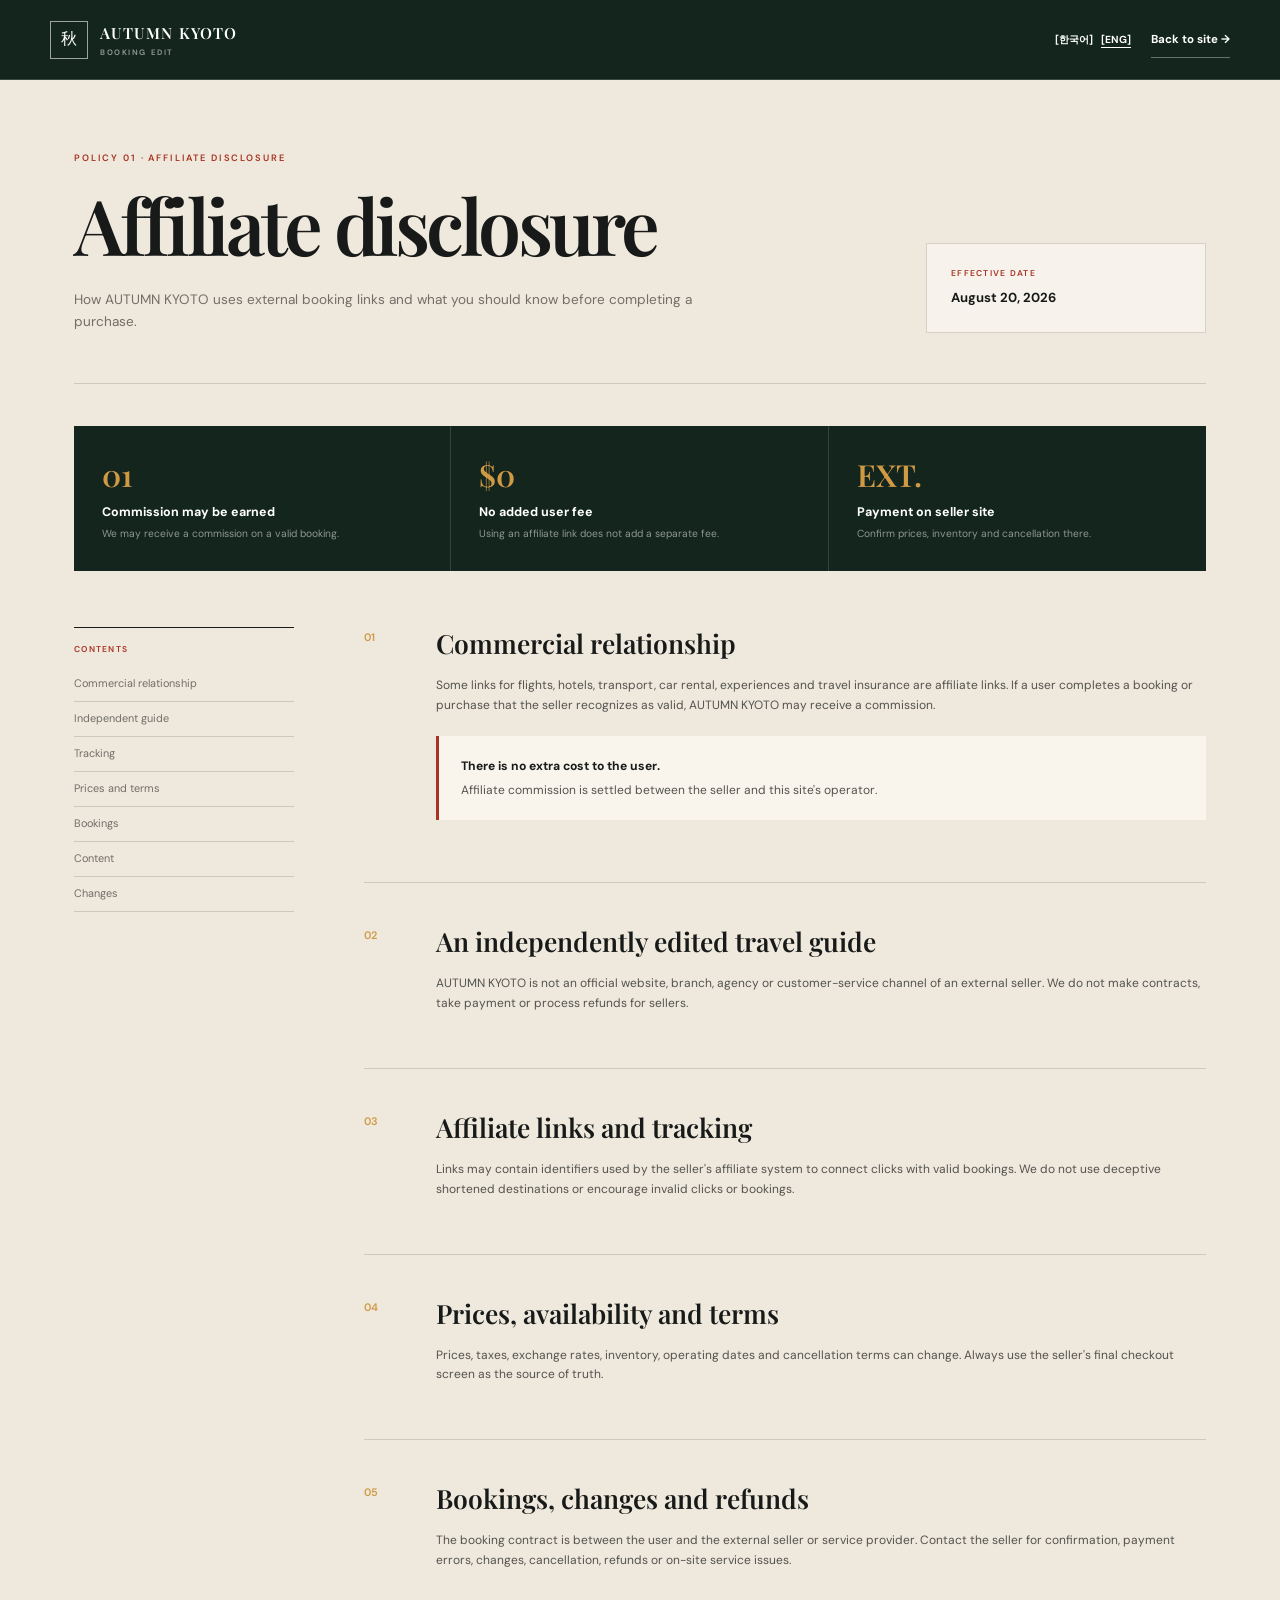
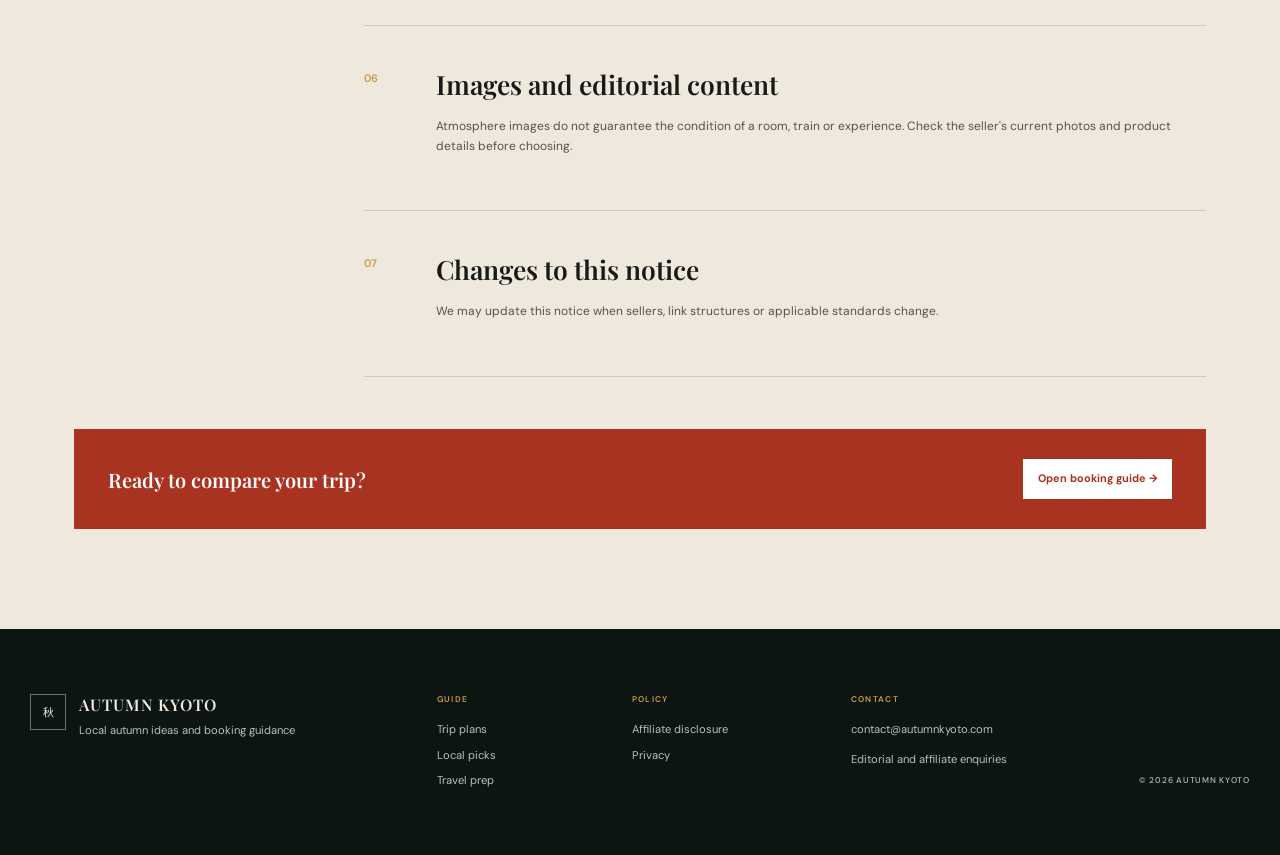
==== commit 5702336b: "접근성 색상 대비 개선" ====
--- a/affiliate-disclosure-en.html
+++ b/affiliate-disclosure-en.html
@@ -1,4 +1,4 @@
-<!doctype html><html lang="en"><head><meta charset="UTF-8" /><meta name="viewport" content="width=device-width, initial-scale=1" /><meta name="description" content="AUTUMN KYOTO affiliate disclosure." /><meta name="robots" content="noindex,follow" /><meta name="theme-color" content="#14251e" /><link rel="canonical" href="https://autumnkyoto.com/affiliate-disclosure-en.html" /><link rel="alternate" hreflang="ko" href="https://autumnkyoto.com/affiliate-disclosure.html" /><link rel="alternate" hreflang="en" href="https://autumnkyoto.com/affiliate-disclosure-en.html" /><title>Affiliate Disclosure | AUTUMN KYOTO</title><link rel="preconnect" href="https://fonts.googleapis.com" /><link rel="preconnect" href="https://fonts.gstatic.com" crossorigin /><link href="https://fonts.googleapis.com/css2?family=DM+Sans:wght@400;500;600;700&amp;family=Playfair+Display:wght@500;600;700&amp;display=swap" rel="preload" as="style" onload="this.onload=null;this.rel='stylesheet'" /><link rel="stylesheet" href="styles.css" /></head>
+<!doctype html><html lang="en"><head><meta charset="UTF-8" /><meta name="viewport" content="width=device-width, initial-scale=1" /><meta name="description" content="AUTUMN KYOTO affiliate disclosure." /><meta name="robots" content="noindex,follow" /><meta name="theme-color" content="#14251e" /><link rel="canonical" href="https://autumnkyoto.com/affiliate-disclosure-en.html" /><link rel="alternate" hreflang="ko" href="https://autumnkyoto.com/affiliate-disclosure.html" /><link rel="alternate" hreflang="en" href="https://autumnkyoto.com/affiliate-disclosure-en.html" /><title>Affiliate Disclosure | AUTUMN KYOTO</title><link rel="preconnect" href="https://fonts.googleapis.com" /><link rel="preconnect" href="https://fonts.gstatic.com" crossorigin /><link href="https://fonts.googleapis.com/css2?family=DM+Sans:wght@400;500;600;700&amp;family=Playfair+Display:wght@500;600;700&amp;display=swap" rel="preload" as="style" onload="this.onload=null;this.rel='stylesheet'" /><link rel="stylesheet" href="styles.css?v=20260826-4" /></head>
 <body class="policy-page"><header class="policy-header"><a class="brand" href="index-en.html" aria-label="AUTUMN KYOTO home"><span class="brand-mark">秋</span><span><strong>AUTUMN KYOTO</strong><small>BOOKING EDIT</small></span></a><div class="policy-header-actions"><span class="language-switch"><a href="affiliate-disclosure.html?lang=ko" lang="ko">[한국어]</a><a class="active" href="affiliate-disclosure-en.html?lang=en" lang="en" aria-current="page">[ENG]</a></span><a class="policy-home" href="index-en.html">Back to site →</a></div></header><main class="policy-main"><section class="policy-hero"><div><p class="policy-kicker">POLICY 01 · AFFILIATE DISCLOSURE</p><h1>Affiliate disclosure</h1><p>How AUTUMN KYOTO uses external booking links and what you should know before completing a purchase.</p></div><div class="policy-meta"><span>EFFECTIVE DATE</span><strong>August 20, 2026</strong></div></section><section class="policy-summary" aria-label="Affiliate summary"><div><span>01</span><strong>Commission may be earned</strong><p>We may receive a commission on a valid booking.</p></div><div><span>$0</span><strong>No added user fee</strong><p>Using an affiliate link does not add a separate fee.</p></div><div><span>EXT.</span><strong>Payment on seller site</strong><p>Confirm prices, inventory and cancellation there.</p></div></section><div class="policy-layout"><aside class="policy-toc"><strong>CONTENTS</strong><a href="#relationship">Commercial relationship</a><a href="#independence">Independent guide</a><a href="#links">Tracking</a><a href="#conditions">Prices and terms</a><a href="#booking">Bookings</a><a href="#content">Content</a><a href="#changes">Changes</a></aside><article class="policy-content">
 <section id="relationship"><span class="policy-number">01</span><div class="policy-copy"><h2>Commercial relationship</h2><p>Some links for flights, hotels, transport, car rental, experiences and travel insurance are affiliate links. If a user completes a booking or purchase that the seller recognizes as valid, AUTUMN KYOTO may receive a commission.</p><div class="policy-callout"><strong>There is no extra cost to the user.</strong><p>Affiliate commission is settled between the seller and this site's operator.</p></div></div></section>
 <section id="independence"><span class="policy-number">02</span><div class="policy-copy"><h2>An independently edited travel guide</h2><p>AUTUMN KYOTO is not an official website, branch, agency or customer-service channel of an external seller. We do not make contracts, take payment or process refunds for sellers.</p></div></section>
--- a/styles.css
+++ b/styles.css
@@ -153,3 +153,6 @@
 
 /* Accessibility: readable small text on light surfaces. */
 .booking-top-copy,.duration-tab>span,.duration-tab small,.duration-tab b,.plan-overview>p,.plan-overview dt,.overview-top span,.product-copy p,.product-action>span,.affiliate-note p{color:#64625b}
+
+/* Accessibility: remaining contrast fixes reported by Lighthouse. */
+.osaka-stay-option>a small{color:var(--forest)}.local-edit-head>p{color:#64625b}.footer-brand p,.footer-links p,.copyright{color:rgba(255,255,255,.72)}
